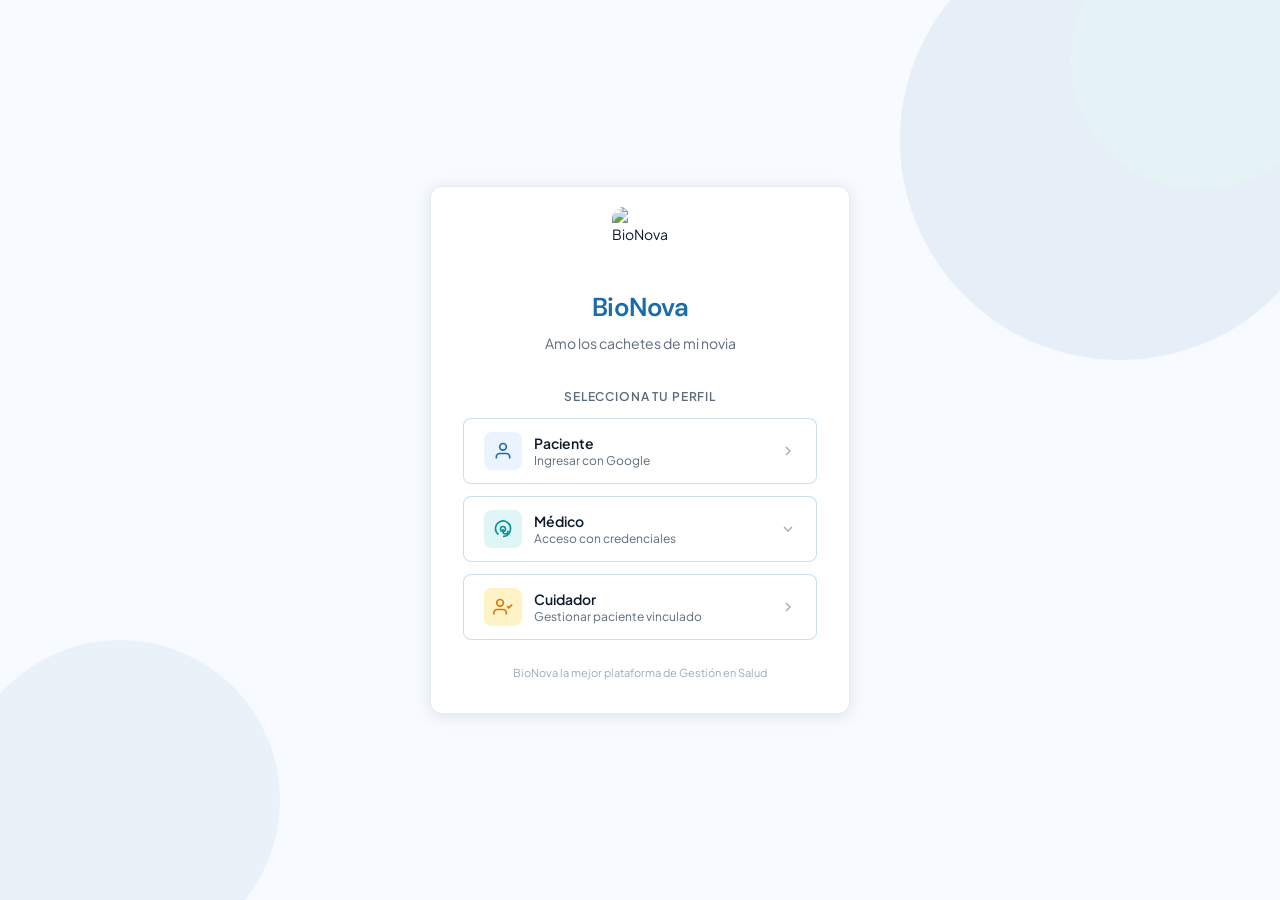
==== index.html @ 07ebaae1 "feat(bionova): release v2.0 - UI documentation and mock data finalized" ====
<!DOCTYPE html>
<html lang="es">

<head>
  <meta charset="UTF-8" />
  <meta name="viewport" content="width=device-width, initial-scale=1.0" />
  <title>Amo los cachetes de mi novia</title>
  <meta name="description"
    content="BioNova: plataforma de gestión de salud personal para pacientes, médicos y cuidadores. Controla medicamentos, citas y adherencia." />
  <meta name="theme-color" content="#1B6CA8" />

  <!-- CSS -->
  <link rel="stylesheet" href="css/main.css" />
  <link rel="stylesheet" href="css/components.css" />
  <link rel="stylesheet" href="css/pages.css" />

  <!-- Chart.js -->
  <script src="https://cdn.jsdelivr.net/npm/chart.js@4.4.0/dist/chart.umd.min.js"></script>
</head>

<body>

  <!-- ═══════════════════════════════════════════════════════════
     SCREEN 1 — LOGIN
═══════════════════════════════════════════════════════════ -->
  <section id="screen-login" class="screen" role="main" aria-label="Ingreso a BioNova">

    <!-- Decorative SVG blob top-right -->
    <svg class="login-deco" width="440" height="440" viewBox="0 0 440 440" fill="none" aria-hidden="true">
      <circle cx="220" cy="220" r="220" fill="#1B6CA8" />
      <circle cx="300" cy="140" r="130" fill="#0A9396" />
    </svg>
    <svg class="login-deco-2" width="320" height="320" viewBox="0 0 320 320" fill="none" aria-hidden="true">
      <circle cx="160" cy="160" r="160" fill="#1B6CA8" />
    </svg>

    <div class="login-card" id="login-content" role="region" aria-label="Formulario de acceso">

      <!-- Logo -->
      <div class="login-logo-wrap">
        <div class="login-logo-icon" aria-hidden="true" style="background:transparent;">
          <img src="https://i.ibb.co/T5w6Qdq/Bionova.jpg" alt="BioNova" width="80" height="80"
            style="border-radius: 12px; object-fit: cover;" />
        </div>
        <div class="login-brand">BioNova</div>
        <div class="login-tagline">Amo los cachetes de mi novia</div>
      </div>

      <!-- Role buttons -->
      <div class="login-section-title">Selecciona tu perfil</div>
      <div class="login-role-buttons">

        <!-- Paciente -->
        <button class="login-role-btn" id="btn-login-patient" aria-label="Ingresar como paciente con Google">
          <div class="login-role-icon icon-patient" aria-hidden="true">
            <svg width="20" height="20" viewBox="0 0 24 24" fill="none" stroke="currentColor" stroke-width="2">
              <path d="M20 21v-2a4 4 0 0 0-4-4H8a4 4 0 0 0-4 4v2" />
              <circle cx="12" cy="7" r="4" />
            </svg>
          </div>
          <div class="login-role-text-group">
            <div class="login-role-label">Paciente</div>
            <div class="login-role-desc">Ingresar con Google</div>
          </div>
          <svg width="16" height="16" viewBox="0 0 24 24" fill="none" stroke="currentColor" stroke-width="2"
            style="color:var(--color-text-disabled)">
            <path d="M9 18l6-6-6-6" />
          </svg>
        </button>

        <!-- Médico -->
        <button class="login-role-btn" id="btn-login-doctor" aria-label="Ingresar como médico" aria-expanded="false">
          <div class="login-role-icon icon-doctor" aria-hidden="true">
            <svg width="20" height="20" viewBox="0 0 24 24" fill="none" stroke="currentColor" stroke-width="2">
              <circle cx="12" cy="12" r="3" />
              <path d="M6.6 18.6A9 9 0 1 1 21 12h0a9 9 0 0 1-9 9" />
              <path d="M12 12v3a3 3 0 0 0 6 0v-1" />
            </svg>
          </div>
          <div class="login-role-text-group">
            <div class="login-role-label">Médico</div>
            <div class="login-role-desc">Acceso con credenciales</div>
          </div>
          <svg width="16" height="16" viewBox="0 0 24 24" fill="none" stroke="currentColor" stroke-width="2"
            style="color:var(--color-text-disabled)">
            <polyline points="6 9 12 15 18 9" />
          </svg>
        </button>

        <!-- Doctor inline form -->
        <div class="doctor-login-form" id="doctor-login-form" role="form" aria-label="Formulario de acceso médico">
          <div class="form-group">
            <label class="form-label" for="doctor-email">Correo electrónico</label>
            <input type="email" id="doctor-email" class="form-control" placeholder="medico@bionova.co"
              autocomplete="email" />
          </div>
          <div class="form-group">
            <label class="form-label" for="doctor-password">Contraseña</label>
            <input type="password" id="doctor-password" class="form-control" placeholder="••••••••"
              autocomplete="current-password" />
          </div>
          <div class="form-error" id="doctor-login-error" role="alert"></div>
          <button class="btn btn-primary btn-full mt-sm" id="doctor-login-submit" style="margin-top:12px">
            Ingresar como médico
          </button>
          <div style="margin-top:10px;font-size:12px;color:var(--color-text-disabled);text-align:center">
            Demo: medico@bionova.co · dra.ospina@bionova.co / doctor123
          </div>
        </div>

        <!-- Cuidador -->
        <button class="login-role-btn" id="btn-login-caregiver" aria-label="Ingresar como cuidador con Google">
          <div class="login-role-icon icon-caregiver" aria-hidden="true">
            <svg width="20" height="20" viewBox="0 0 24 24" fill="none" stroke="currentColor" stroke-width="2">
              <path d="M16 21v-2a4 4 0 0 0-4-4H5a4 4 0 0 0-4 4v2" />
              <circle cx="8.5" cy="7" r="4" />
              <polyline points="17 11 19 13 23 9" />
            </svg>
          </div>
          <div class="login-role-text-group">
            <div class="login-role-label">Cuidador</div>
            <div class="login-role-desc">Gestionar paciente vinculado</div>
          </div>
          <svg width="16" height="16" viewBox="0 0 24 24" fill="none" stroke="currentColor" stroke-width="2"
            style="color:var(--color-text-disabled)">
            <path d="M9 18l6-6-6-6" />
          </svg>
        </button>

      </div>

      <!-- Footer -->
      <div style="margin-top:24px;text-align:center;font-size:11px;color:var(--color-text-disabled)">
        BioNova la mejor plataforma de Gestión en Salud
      </div>
    </div>
  </section>


  <!-- ═══════════════════════════════════════════════════════════
     APP SHELL (todas las pantallas autenticadas)
═══════════════════════════════════════════════════════════ -->

  <!-- ─── DASHBOARD PACIENTE ──────────────────────────────────── -->
  <section id="screen-dashboard" class="screen" role="main" aria-label="Dashboard del paciente">
    <div class="app-shell">
      <!-- Sidebar -->
      <aside class="sidebar" id="main-sidebar" role="navigation" aria-label="Navegación principal">
        <div class="sidebar-logo">
          <div style="display:flex; align-items:center; gap: 10px;">
            <img src="https://i.ibb.co/T5w6Qdq/Bionova.jpg" alt="BioNova" width="36" height="36"
              style="border-radius: 8px; object-fit: cover;" />
            <div>
              <div class="brand-name">BioNova</div>
              <div class="brand-tagline">Amo los cachetes de mi novia</div>
            </div>
          </div>
        </div>
        <nav class="sidebar-nav">
          <span class="nav-section-label">Principal</span>
          <div class="nav-item active" data-route="#dashboard" data-roles="paciente,cuidador" tabindex="0" role="link"
            aria-current="page">
            <svg width="18" height="18" viewBox="0 0 24 24" fill="none" stroke="currentColor" stroke-width="2">
              <rect x="3" y="3" width="7" height="7" />
              <rect x="14" y="3" width="7" height="7" />
              <rect x="14" y="14" width="7" height="7" />
              <rect x="3" y="14" width="7" height="7" />
            </svg>
            Dashboard
          </div>
          <div class="nav-item" data-route="#medications" data-roles="paciente,cuidador" tabindex="0" role="link">
            <svg width="18" height="18" viewBox="0 0 24 24" fill="none" stroke="currentColor" stroke-width="2">
              <path d="M10.5 20.5L3.5 13.5a5 5 0 0 1 7.07-7.07L10.5 6.36" />
              <path d="M13.5 3.5L20.5 10.5a5 5 0 0 1-7.07 7.07L13.5 17.64" />
              <line x1="8" y1="16" x2="16" y2="8" />
            </svg>
            Medicamentos
          </div>
          <div class="nav-item" data-route="#appointments" data-roles="paciente,cuidador" tabindex="0" role="link">
            <svg width="18" height="18" viewBox="0 0 24 24" fill="none" stroke="currentColor" stroke-width="2">
              <rect x="3" y="4" width="18" height="18" rx="2" ry="2" />
              <line x1="16" y1="2" x2="16" y2="6" />
              <line x1="8" y1="2" x2="8" y2="6" />
              <line x1="3" y1="10" x2="21" y2="10" />
            </svg>
            Citas médicas
          </div>
          <div class="nav-item" data-route="#stats" data-roles="paciente,cuidador" tabindex="0" role="link">
            <svg width="18" height="18" viewBox="0 0 24 24" fill="none" stroke="currentColor" stroke-width="2">
              <line x1="18" y1="20" x2="18" y2="10" />
              <line x1="12" y1="20" x2="12" y2="4" />
              <line x1="6" y1="20" x2="6" y2="14" />
            </svg>
            Estadísticas
          </div>
          <div class="nav-item" data-route="#notifications" data-roles="paciente,cuidador" tabindex="0" role="link">
            <svg width="18" height="18" viewBox="0 0 24 24" fill="none" stroke="currentColor" stroke-width="2">
              <path d="M18 8A6 6 0 0 0 6 8c0 7-3 9-3 9h18s-3-2-3-9" />
              <path d="M13.73 21a2 2 0 0 1-3.46 0" />
            </svg>
            Notificaciones
            <span class="nav-badge" id="notif-badge" style="display:none">0</span>
          </div>

          <span class="nav-section-label" data-roles="medico" style="display:none">Médico</span>
          <div class="nav-item" data-route="#doctor-patients" data-roles="medico" tabindex="0" role="link"
            style="display:none">
            <svg width="18" height="18" viewBox="0 0 24 24" fill="none" stroke="currentColor" stroke-width="2">
              <path d="M17 21v-2a4 4 0 0 0-4-4H5a4 4 0 0 0-4 4v2" />
              <circle cx="9" cy="7" r="4" />
              <path d="M23 21v-2a4 4 0 0 0-3-3.87" />
              <path d="M16 3.13a4 4 0 0 1 0 7.75" />
            </svg>
            Mis pacientes
          </div>
          <div class="nav-item" data-route="#doctor-global" data-roles="medico" tabindex="0" role="link"
            style="display:none">
            <svg width="18" height="18" viewBox="0 0 24 24" fill="none" stroke="currentColor" stroke-width="2">
              <polyline points="22 12 18 12 15 21 9 3 6 12 2 12" />
            </svg>
            Dashboard global
          </div>
        </nav>
        <div class="sidebar-user">
          <div class="user-avatar-small" id="sidebar-avatar">--</div>
          <div class="sidebar-user-info">
            <div class="sidebar-user-name" id="sidebar-user-name">—</div>
            <div class="sidebar-user-role" id="sidebar-user-role">—</div>
          </div>
          <button class="btn-logout" id="btn-logout" title="Cerrar sesión" aria-label="Cerrar sesión">
            <svg width="16" height="16" viewBox="0 0 24 24" fill="none" stroke="currentColor" stroke-width="2">
              <path d="M9 21H5a2 2 0 0 1-2-2V5a2 2 0 0 1 2-2h4" />
              <polyline points="16 17 21 12 16 7" />
              <line x1="21" y1="12" x2="9" y2="12" />
            </svg>
          </button>
        </div>
      </aside>

      <!-- Main -->
      <div class="main-content">
        <header class="page-topbar">
          <button class="mobile-menu-btn" id="mobile-menu-btn" aria-label="Abrir menú">
            <svg width="20" height="20" viewBox="0 0 24 24" fill="none" stroke="currentColor" stroke-width="2">
              <line x1="3" y1="12" x2="21" y2="12" />
              <line x1="3" y1="6" x2="21" y2="6" />
              <line x1="3" y1="18" x2="21" y2="18" />
            </svg>
          </button>
          <h1 class="topbar-title">Dashboard</h1>
          <span class="topbar-date" id="topbar-date-dash"></span>
        </header>
        <main class="page-content" id="dash-page-content">
          <div id="caregiver-banner" class="caregiver-banner" style="display:none"></div>

          <!-- Hero welcome -->
          <div class="dashboard-hero" id="dash-welcome"></div>

          <!-- Today's medications -->
          <div class="section-header mt-lg">
            <h2 class="section-title">Hoy</h2>
            <span class="text-label">Medicamentos del día</span>
          </div>
          <div id="dash-meds-today"></div>

          <!-- Next appointment -->
          <div class="section-header mt-lg">
            <h2 class="section-title">Próxima cita</h2>
          </div>
          <div id="dash-next-appt"></div>

          <!-- Weekly adherence chart -->
          <div class="mt-lg" style="display:grid;grid-template-columns:1fr 340px;gap:16px;align-items:start">
            <div class="card">
              <div class="card-header">
                <div>
                  <div class="card-title">Adherencia esta semana</div>
                  <div class="card-subtitle">Medicamentos esperados vs tomados</div>
                </div>
              </div>
              <div class="chart-container">
                <canvas id="chart-week-adherence"></canvas>
              </div>
            </div>

            <!-- Tip of the day -->
            <div>
              <h2 class="section-title mb-sm">Consejo del día</h2>
              <div id="dash-tip"></div>
            </div>
          </div>

        </main>
      </div>
    </div>
  </section>


  <!-- ─── MEDICATIONS ─────────────────────────────────────────── -->
  <section id="screen-medications" class="screen" role="main" aria-label="Medicamentos">
    <div class="app-shell">
      <aside class="sidebar" role="navigation" aria-label="Navegación principal"><!-- shared nav rendered by JS -->
      </aside>
      <div class="main-content">
        <header class="page-topbar">
          <button class="mobile-menu-btn" aria-label="Abrir menú"
            onclick="document.getElementById('main-sidebar').classList.toggle('mobile-open')">
            <svg width="20" height="20" viewBox="0 0 24 24" fill="none" stroke="currentColor" stroke-width="2">
              <line x1="3" y1="12" x2="21" y2="12" />
              <line x1="3" y1="6" x2="21" y2="6" />
              <line x1="3" y1="18" x2="21" y2="18" />
            </svg>
          </button>
          <h1 class="topbar-title">Medicamentos</h1>
          <button class="btn btn-primary btn-sm" id="btn-add-med">
            <svg width="14" height="14" viewBox="0 0 24 24" fill="none" stroke="currentColor" stroke-width="2">
              <line x1="12" y1="5" x2="12" y2="19" />
              <line x1="5" y1="12" x2="19" y2="12" />
            </svg>
            Agregar medicamento
          </button>
        </header>
        <main class="page-content">
          <div id="meds-caregiver-banner" class="caregiver-banner" style="display:none"></div>

          <!-- Filters -->
          <div class="section-header">
            <h2 class="section-title">Mis medicamentos</h2>
            <div class="filter-bar" id="meds-filters">
              <button class="filter-chip active" data-filter="todos">Todos</button>
              <button class="filter-chip" data-filter="tomados">Tomados hoy</button>
              <button class="filter-chip" data-filter="pendientes">Pendientes</button>
            </div>
          </div>

          <!-- Table -->
          <div class="table-wrapper">
            <table>
              <thead>
                <tr>
                  <th>Medicamento</th>
                  <th>Dosis</th>
                  <th>Frecuencia</th>
                  <th>Horario</th>
                  <th>Estado hoy</th>
                  <th>Acciones</th>
                </tr>
              </thead>
              <tbody id="meds-tbody"></tbody>
            </table>
          </div>

          <!-- History collapsible -->
          <div class="history-collapsible mt-lg">
            <div class="collapsible-header" id="history-header" aria-expanded="false">
              <h2 class="h3" style="margin:0;padding:16px 20px">Historial de los últimos 7 días</h2>
              <div style="padding-right:20px">
                <svg width="18" height="18" viewBox="0 0 24 24" fill="none" stroke="currentColor" stroke-width="2">
                  <polyline points="6 9 12 15 18 9" />
                </svg>
              </div>
            </div>
            <div class="collapsible-body" id="history-body">
              <div class="history-grid" id="meds-history-body" style="padding:0 0 8px 0"></div>
            </div>
          </div>
        </main>
      </div>
    </div>
  </section>


  <!-- ─── APPOINTMENTS ────────────────────────────────────────── -->
  <section id="screen-appointments" class="screen" role="main" aria-label="Citas médicas">
    <div class="app-shell">
      <aside class="sidebar" role="navigation"></aside>
      <div class="main-content">
        <header class="page-topbar">
          <button class="mobile-menu-btn" aria-label="Abrir menú"
            onclick="document.getElementById('main-sidebar').classList.toggle('mobile-open')">
            <svg width="20" height="20" viewBox="0 0 24 24" fill="none" stroke="currentColor" stroke-width="2">
              <line x1="3" y1="12" x2="21" y2="12" />
              <line x1="3" y1="6" x2="21" y2="6" />
              <line x1="3" y1="18" x2="21" y2="18" />
            </svg>
          </button>
          <h1 class="topbar-title">Citas médicas</h1>
        </header>
        <main class="page-content">
          <div id="appts-caregiver-banner" class="caregiver-banner" style="display:none"></div>
          <div class="section-header mb-md">
            <h2 class="section-title">Mis citas</h2>
            <span class="text-label">Las citas son gestionadas por tu médico</span>
          </div>
          <div id="appts-list"></div>
        </main>
      </div>
    </div>
  </section>


  <!-- ─── STATS ───────────────────────────────────────────────── -->
  <section id="screen-stats" class="screen" role="main" aria-label="Estadísticas">
    <div class="app-shell">
      <aside class="sidebar" role="navigation"></aside>
      <div class="main-content">
        <header class="page-topbar">
          <button class="mobile-menu-btn" aria-label="Abrir menú"
            onclick="document.getElementById('main-sidebar').classList.toggle('mobile-open')">
            <svg width="20" height="20" viewBox="0 0 24 24" fill="none" stroke="currentColor" stroke-width="2">
              <line x1="3" y1="12" x2="21" y2="12" />
              <line x1="3" y1="6" x2="21" y2="6" />
              <line x1="3" y1="18" x2="21" y2="18" />
            </svg>
          </button>
          <h1 class="topbar-title">Estadísticas</h1>
        </header>
        <main class="page-content">
          <h2 class="section-title mb-md">Tu resumen de salud</h2>

          <!-- KPI cards -->
          <div class="grid-4 mb-lg">
            <div class="kpi-card">
              <div class="kpi-card-icon kpi-icon-primary">
                <svg width="20" height="20" viewBox="0 0 24 24" fill="none" stroke="currentColor" stroke-width="2">
                  <path d="M10.5 20.5L3.5 13.5a5 5 0 0 1 7.07-7.07L10.5 6.36" />
                  <path d="M13.5 3.5L20.5 10.5a5 5 0 0 1-7.07 7.07L13.5 17.64" />
                  <line x1="8" y1="16" x2="16" y2="8" />
                </svg>
              </div>
              <div class="kpi-card-label">Medicamentos activos</div>
              <div class="kpi-card-value" id="stat-meds-activos">—</div>
              <div class="kpi-card-sub">En seguimiento actual</div>
            </div>
            <div class="kpi-card">
              <div class="kpi-card-icon kpi-icon-accent">
                <svg width="20" height="20" viewBox="0 0 24 24" fill="none" stroke="currentColor" stroke-width="2">
                  <polyline points="22 12 18 12 15 21 9 3 6 12 2 12" />
                </svg>
              </div>
              <div class="kpi-card-label">Adherencia este mes</div>
              <div class="kpi-card-value" id="stat-adherencia-mes">—</div>
              <div class="kpi-card-sub">Últimos 30 días</div>
            </div>
            <div class="kpi-card">
              <div class="kpi-card-icon kpi-icon-warning">
                <svg width="20" height="20" viewBox="0 0 24 24" fill="none" stroke="currentColor" stroke-width="2">
                  <rect x="3" y="4" width="18" height="18" rx="2" ry="2" />
                  <line x1="16" y1="2" x2="16" y2="6" />
                  <line x1="8" y1="2" x2="8" y2="6" />
                  <line x1="3" y1="10" x2="21" y2="10" />
                </svg>
              </div>
              <div class="kpi-card-label">Citas asistidas</div>
              <div class="kpi-card-value" id="stat-citas-asistidas">—</div>
              <div class="kpi-card-sub">Total histórico</div>
            </div>
            <div class="kpi-card">
              <div class="kpi-card-icon kpi-icon-primary">
                <svg width="20" height="20" viewBox="0 0 24 24" fill="none" stroke="currentColor" stroke-width="2">
                  <path
                    d="M20.84 4.61a5.5 5.5 0 0 0-7.78 0L12 5.67l-1.06-1.06a5.5 5.5 0 0 0-7.78 7.78l1.06 1.06L12 21.23l7.78-7.78 1.06-1.06a5.5 5.5 0 0 0 0-7.78z" />
                </svg>
              </div>
              <div class="kpi-card-label">Racha actual</div>
              <div class="kpi-card-value" id="stat-racha">—</div>
              <div class="kpi-card-sub">Días consecutivos completos</div>
            </div>
          </div>

          <!-- Charts row -->
          <div class="grid-2 mb-lg">
            <div class="chart-card">
              <div class="card-header">
                <div>
                  <div class="card-title">Dosis semanales</div>
                  <div class="card-subtitle">Esperadas vs tomadas esta semana</div>
                </div>
              </div>
              <div class="chart-container">
                <canvas id="chart-stats-bar"></canvas>
              </div>
            </div>
            <div class="chart-card">
              <div class="card-header">
                <div>
                  <div class="card-title">Adherencia mensual</div>
                  <div class="card-subtitle">Porcentaje semanal del último mes</div>
                </div>
              </div>
              <div class="chart-container">
                <canvas id="chart-stats-line"></canvas>
              </div>
            </div>
          </div>

          <!-- History table -->
          <div class="stats-table-section">
            <h2 class="section-title mb-sm">Histórico semanal</h2>
            <div class="table-wrapper">
              <table>
                <thead>
                  <tr>
                    <th>Semana</th>
                    <th>Período</th>
                    <th>Días completos</th>
                    <th>Adherencia</th>
                  </tr>
                </thead>
                <tbody id="stats-history-tbody"></tbody>
              </table>
            </div>
          </div>

          <!-- Extra stats: best streak, most missed, monthly comparative -->
          <div id="stats-extra"></div>
        </main>
      </div>
    </div>
  </section>


  <!-- ─── NOTIFICATIONS ───────────────────────────────────────── -->
  <section id="screen-notifications" class="screen" role="main" aria-label="Notificaciones">
    <div class="app-shell">
      <aside class="sidebar" role="navigation"></aside>
      <div class="main-content">
        <header class="page-topbar">
          <button class="mobile-menu-btn" aria-label="Abrir menú"
            onclick="document.getElementById('main-sidebar').classList.toggle('mobile-open')">
            <svg width="20" height="20" viewBox="0 0 24 24" fill="none" stroke="currentColor" stroke-width="2">
              <line x1="3" y1="12" x2="21" y2="12" />
              <line x1="3" y1="6" x2="21" y2="6" />
              <line x1="3" y1="18" x2="21" y2="18" />
            </svg>
          </button>
          <h1 class="topbar-title">Notificaciones</h1>
        </header>
        <main class="page-content">
          <div class="notif-page-header">
            <div>
              <h2 class="section-title">Centro de notificaciones</h2>
              <span class="text-secondary" id="notif-unread-count" style="font-size:13px"></span>
            </div>
            <button class="btn btn-ghost btn-sm" id="btn-mark-all-read">
              <svg width="14" height="14" viewBox="0 0 24 24" fill="none" stroke="currentColor" stroke-width="2">
                <polyline points="20 6 9 17 4 12" />
              </svg>
              Marcar todas como leídas
            </button>
          </div>
          <div class="notif-list" id="notif-list"></div>
        </main>
      </div>
    </div>
  </section>


  <!-- ═══════════════════════════════════════════════════════════
     DOCTOR SCREENS
═══════════════════════════════════════════════════════════ -->

  <!-- ─── DOCTOR PATIENTS ─────────────────────────────────────── -->
  <section id="screen-doctor-patients" class="screen" role="main" aria-label="Panel de pacientes">
    <div class="app-shell">
      <!-- Doctor sidebar -->
      <aside class="sidebar" role="navigation" aria-label="Navegación médica">
        <div class="sidebar-logo">
          <div style="display:flex; align-items:center; gap: 10px;">
            <img src="https://i.ibb.co/T5w6Qdq/Bionova.jpg" alt="BioNova" width="36" height="36"
              style="border-radius: 8px; object-fit: cover;" />
            <div>
              <div class="brand-name">BioNova</div>
              <div class="brand-tagline">Panel médico</div>
            </div>
          </div>
        </div>
        <nav class="sidebar-nav">
          <span class="nav-section-label">Médico / Dr.</span>
          <div class="nav-item active" data-route="#doctor-patients" tabindex="0" role="link" aria-current="page">
            <svg width="18" height="18" viewBox="0 0 24 24" fill="none" stroke="currentColor" stroke-width="2">
              <path d="M17 21v-2a4 4 0 0 0-4-4H5a4 4 0 0 0-4 4v2" />
              <circle cx="9" cy="7" r="4" />
              <path d="M23 21v-2a4 4 0 0 0-3-3.87" />
              <path d="M16 3.13a4 4 0 0 1 0 7.75" />
            </svg>
            Mis pacientes
          </div>
          <div class="nav-item" data-route="#doctor-global" tabindex="0" role="link">
            <svg width="18" height="18" viewBox="0 0 24 24" fill="none" stroke="currentColor" stroke-width="2">
              <polyline points="22 12 18 12 15 21 9 3 6 12 2 12" />
            </svg>
            Dashboard global
          </div>
        </nav>
        <div class="sidebar-user">
          <div class="user-avatar-small" id="sidebar-avatar">DR</div>
          <div class="sidebar-user-info">
            <div class="sidebar-user-name" id="sidebar-user-name">Dr. —</div>
            <div class="sidebar-user-role" id="sidebar-user-role">Médico</div>
          </div>
          <button class="btn-logout" id="btn-logout" title="Cerrar sesión" aria-label="Cerrar sesión">
            <svg width="16" height="16" viewBox="0 0 24 24" fill="none" stroke="currentColor" stroke-width="2">
              <path d="M9 21H5a2 2 0 0 1-2-2V5a2 2 0 0 1 2-2h4" />
              <polyline points="16 17 21 12 16 7" />
              <line x1="21" y1="12" x2="9" y2="12" />
            </svg>
          </button>
        </div>
      </aside>

      <div class="main-content">
        <header class="page-topbar">
          <h1 class="topbar-title">Panel Médico</h1>
          <span class="text-secondary" id="doctor-name-header" style="font-size:14px;font-weight:500"></span>
        </header>
        <main class="page-content">
          <div class="doctor-hero">
            <h2>Gestión de pacientes</h2>
            <p>Monitorea la adherencia, asigna medicamentos y programa citas.</p>
          </div>

          <div class="section-header mb-sm">
            <h2 class="section-title">Mis pacientes</h2>
          </div>

          <div class="patients-table-wrap">
            <table>
              <thead>
                <tr>
                  <th>Paciente</th>
                  <th>Edad</th>
                  <th>Condición</th>
                  <th>Adherencia</th>
                  <th>Última actividad</th>
                  <th></th>
                </tr>
              </thead>
              <tbody id="patients-tbody"></tbody>
            </table>
          </div>
        </main>
      </div>
    </div>

    <!-- Patient drawer -->
    <div class="drawer-overlay" id="drawer-overlay" role="presentation"></div>
    <aside class="drawer" id="patient-drawer" role="complementary" aria-label="Detalle del paciente">
      <div class="drawer-header">
        <div style="display:flex;align-items:center;gap:12px">
          <div class="patient-avatar" id="drawer-patient-initials">--</div>
          <div>
            <div style="font-weight:700;font-size:16px" id="drawer-patient-name">—</div>
            <div style="font-size:12px;color:var(--color-text-secondary)" id="drawer-patient-meta">—</div>
          </div>
        </div>
        <button class="modal-close" id="btn-close-drawer" aria-label="Cerrar panel">
          <svg width="18" height="18" viewBox="0 0 24 24" fill="none" stroke="currentColor" stroke-width="2">
            <line x1="18" y1="6" x2="6" y2="18" />
            <line x1="6" y1="6" x2="18" y2="18" />
          </svg>
        </button>
      </div>
      <div class="drawer-body">
        <!-- Adherence -->
        <div class="drawer-section">
          <div class="drawer-section-title">Adherencia al tratamiento</div>
          <div id="drawer-adherence"></div>
        </div>

        <!-- Medications -->
        <div class="drawer-section">
          <div class="drawer-section-title">Medicamentos asignados</div>
          <div id="drawer-meds"></div>
          <button class="btn btn-primary btn-sm mt-sm" id="btn-assign-med" style="margin-top:12px">
            <svg width="13" height="13" viewBox="0 0 24 24" fill="none" stroke="currentColor" stroke-width="2">
              <line x1="12" y1="5" x2="12" y2="19" />
              <line x1="5" y1="12" x2="19" y2="12" />
            </svg>
            Asignar medicamento
          </button>
        </div>

        <!-- Appointments -->
        <div class="drawer-section">
          <div class="drawer-section-title">Citas recientes</div>
          <div id="drawer-appts"></div>
          <button class="btn btn-secondary btn-sm mt-sm" id="btn-create-appt" style="margin-top:12px">
            <svg width="13" height="13" viewBox="0 0 24 24" fill="none" stroke="currentColor" stroke-width="2">
              <line x1="12" y1="5" x2="12" y2="19" />
              <line x1="5" y1="12" x2="19" y2="12" />
            </svg>
            Crear cita
          </button>
        </div>

        <!-- Timeline -->
        <div class="drawer-section">
          <div class="drawer-section-title">Actividad reciente</div>
          <div id="drawer-timeline"></div>
        </div>
      </div>
    </aside>
  </section>


  <!-- ─── DOCTOR GLOBAL DASHBOARD ─────────────────────────────── -->
  <section id="screen-doctor-global" class="screen" role="main" aria-label="Dashboard global">
    <div class="app-shell">
      <aside class="sidebar" role="navigation" aria-label="Navegación médica">
        <div class="sidebar-logo">
          <div style="display:flex; align-items:center; gap: 10px;">
            <img src="https://i.ibb.co/T5w6Qdq/Bionova.jpg" alt="BioNova" width="36" height="36"
              style="border-radius: 8px; object-fit: cover;" />
            <div>
              <div class="brand-name">BioNova</div>
              <div class="brand-tagline">Panel médico</div>
            </div>
          </div>
        </div>
        <nav class="sidebar-nav">
          <span class="nav-section-label">Médico</span>
          <div class="nav-item" data-route="#doctor-patients" tabindex="0" role="link">
            <svg width="18" height="18" viewBox="0 0 24 24" fill="none" stroke="currentColor" stroke-width="2">
              <path d="M17 21v-2a4 4 0 0 0-4-4H5a4 4 0 0 0-4 4v2" />
              <circle cx="9" cy="7" r="4" />
              <path d="M23 21v-2a4 4 0 0 0-3-3.87" />
              <path d="M16 3.13a4 4 0 0 1 0 7.75" />
            </svg>
            Mis pacientes
          </div>
          <div class="nav-item active" data-route="#doctor-global" tabindex="0" role="link" aria-current="page">
            <svg width="18" height="18" viewBox="0 0 24 24" fill="none" stroke="currentColor" stroke-width="2">
              <polyline points="22 12 18 12 15 21 9 3 6 12 2 12" />
            </svg>
            Dashboard global
          </div>
        </nav>
        <div class="sidebar-user">
          <div class="user-avatar-small">DR</div>
          <div class="sidebar-user-info">
            <div class="sidebar-user-name" style="font-size:13px">Dr. Carlos Herrera</div>
            <div class="sidebar-user-role" style="font-size:11px">Médico</div>
          </div>
          <button class="btn-logout" id="btn-logout-global" title="Cerrar sesión" aria-label="Cerrar sesión"
            onclick="BioNovaAuth.logout()">
            <svg width="16" height="16" viewBox="0 0 24 24" fill="none" stroke="currentColor" stroke-width="2">
              <path d="M9 21H5a2 2 0 0 1-2-2V5a2 2 0 0 1 2-2h4" />
              <polyline points="16 17 21 12 16 7" />
              <line x1="21" y1="12" x2="9" y2="12" />
            </svg>
          </button>
        </div>
      </aside>

      <div class="main-content">
        <header class="page-topbar">
          <h1 class="topbar-title">Dashboard global</h1>
        </header>
        <main class="page-content">

          <!-- KPIs -->
          <div class="global-kpi-grid">
            <div class="kpi-card">
              <div class="kpi-card-icon kpi-icon-primary">
                <svg width="20" height="20" viewBox="0 0 24 24" fill="none" stroke="currentColor" stroke-width="2">
                  <path d="M17 21v-2a4 4 0 0 0-4-4H5a4 4 0 0 0-4 4v2" />
                  <circle cx="9" cy="7" r="4" />
                  <path d="M23 21v-2a4 4 0 0 0-3-3.87" />
                  <path d="M16 3.13a4 4 0 0 1 0 7.75" />
                </svg>
              </div>
              <div class="kpi-card-label">Pacientes activos</div>
              <div class="kpi-card-value" id="global-pacientes">—</div>
            </div>
            <div class="kpi-card">
              <div class="kpi-card-icon kpi-icon-accent">
                <svg width="20" height="20" viewBox="0 0 24 24" fill="none" stroke="currentColor" stroke-width="2">
                  <polyline points="22 12 18 12 15 21 9 3 6 12 2 12" />
                </svg>
              </div>
              <div class="kpi-card-label">Adherencia global</div>
              <div class="kpi-card-value" id="global-adherencia">—</div>
            </div>
            <div class="kpi-card">
              <div class="kpi-card-icon kpi-icon-warning">
                <svg width="20" height="20" viewBox="0 0 24 24" fill="none" stroke="currentColor" stroke-width="2">
                  <rect x="3" y="4" width="18" height="18" rx="2" ry="2" />
                  <line x1="16" y1="2" x2="16" y2="6" />
                  <line x1="8" y1="2" x2="8" y2="6" />
                  <line x1="3" y1="10" x2="21" y2="10" />
                </svg>
              </div>
              <div class="kpi-card-label">Citas esta semana</div>
              <div class="kpi-card-value" id="global-citas-semana">—</div>
            </div>
            <div class="kpi-card">
              <div class="kpi-card-icon kpi-icon-danger">
                <svg width="20" height="20" viewBox="0 0 24 24" fill="none" stroke="currentColor" stroke-width="2">
                  <path d="M10.29 3.86L1.82 18a2 2 0 0 0 1.71 3h16.94a2 2 0 0 0 1.71-3L13.71 3.86a2 2 0 0 0-3.42 0z" />
                  <line x1="12" y1="9" x2="12" y2="13" />
                  <line x1="12" y1="17" x2="12.01" y2="17" />
                </svg>
              </div>
              <div class="kpi-card-label">Alertas activas</div>
              <div class="kpi-card-value" id="global-alertas">—</div>
              <div class="kpi-card-sub">Adherencia &lt; 60%</div>
            </div>
          </div>

          <!-- Highlights -->
          <div id="global-highlights" class="mb-lg"></div>

          <!-- Charts -->
          <div class="charts-grid mb-lg">
            <div class="chart-card">
              <div class="card-header">
                <div>
                  <div class="card-title">Adherencia por paciente</div>
                  <div class="card-subtitle">Últimos 30 días</div>
                </div>
              </div>
              <div class="chart-container" style="height:200px">
                <canvas id="chart-global-bar"></canvas>
              </div>
            </div>
            <div class="chart-card">
              <div class="card-header">
                <div>
                  <div class="card-title">Distribución de citas</div>
                  <div class="card-subtitle">Todas las citas registradas</div>
                </div>
              </div>
              <div class="chart-container" style="height:200px">
                <canvas id="chart-global-donut"></canvas>
              </div>
            </div>
            <div class="chart-card">
              <div class="card-header">
                <div>
                  <div class="card-title">Evolución adherencia global</div>
                  <div class="card-subtitle">Semana a semana — último mes</div>
                </div>
              </div>
              <div class="chart-container" style="height:200px">
                <canvas id="chart-global-trend"></canvas>
              </div>
            </div>
          </div>

          <!-- Timeline + Alerts -->
          <div class="grid-2">
            <div>
              <h2 class="section-title mb-sm">Actividad reciente</h2>
              <div class="card" style="padding:16px 20px">
                <div id="global-timeline"></div>
              </div>
            </div>
            <div>
              <h2 class="section-title mb-sm">Alertas de adherencia</h2>
              <div class="alerts-table-wrap">
                <table>
                  <thead>
                    <tr>
                      <th>Paciente</th>
                      <th>Condición</th>
                      <th>Adherencia</th>
                      <th></th>
                    </tr>
                  </thead>
                  <tbody id="alerts-tbody"></tbody>
                </table>
              </div>
            </div>
          </div>

          <!-- Citas esta semana -->
          <div class="mt-lg">
            <h2 class="section-title mb-sm">Citas esta semana</h2>
            <div id="global-week-appts"></div>
          </div>

        </main>
      </div>
    </div>
  </section>


  <!-- ═══════════════════════════════════════════════════════════
     MODALS
═══════════════════════════════════════════════════════════ -->

  <!-- Google Account Picker -->
  <div class="modal-overlay" id="modal-google" role="dialog" aria-modal="true"
    aria-label="Seleccionar cuenta de Google">
    <div class="modal modal-sm">
      <div class="modal-header">
        <div>
          <div class="modal-title">Seleccionar cuenta</div>
          <div class="modal-subtitle">Elige tu cuenta de Google para continuar</div>
        </div>
        <button class="modal-close" onclick="BioNovaModal.close(document.getElementById('modal-google'))"
          aria-label="Cerrar">
          <svg width="18" height="18" viewBox="0 0 24 24" fill="none" stroke="currentColor" stroke-width="2">
            <line x1="18" y1="6" x2="6" y2="18" />
            <line x1="6" y1="6" x2="18" y2="18" />
          </svg>
        </button>
      </div>
      <div class="modal-body" style="padding:0">
        <!-- Main account list view -->
        <div id="google-main-view" style="padding:0 20px 20px">
          <div class="google-account-list" id="google-account-list"></div>
        </div>
        <!-- New account form view (hidden by default) -->
        <div id="google-new-account-form" style="display:none;padding:0 20px 20px">
          <button type="button" onclick="_bionovaAuth.hideNewAccountForm()"
            style="display:inline-flex;align-items:center;gap:6px;background:none;border:none;cursor:pointer;color:var(--color-primary);font-size:13px;font-weight:600;padding:4px 0 16px;font-family:inherit">
            <svg width="14" height="14" viewBox="0 0 24 24" fill="none" stroke="currentColor" stroke-width="2">
              <path d="M19 12H5" />
              <path d="M12 19l-7-7 7-7" />
            </svg>
            Volver a cuentas
          </button>
          <div style="font-weight:700;font-size:16px;margin-bottom:16px">Crear nueva cuenta</div>
          <div class="form-group">
            <label class="form-label" for="new-acc-nombre">Nombre completo</label>
            <input type="text" id="new-acc-nombre" class="form-control" placeholder="Tu nombre completo"
              autocomplete="name" />
          </div>
          <div class="form-group">
            <label class="form-label" for="new-acc-email">Correo electrónico</label>
            <input type="email" id="new-acc-email" class="form-control" placeholder="tu@correo.com"
              autocomplete="email" />
          </div>
          <div class="form-group">
            <label class="form-label" for="new-acc-pass">Contraseña</label>
            <input type="password" id="new-acc-pass" class="form-control" placeholder="Mínimo 6 caracteres"
              autocomplete="new-password" />
          </div>
          <div class="form-group">
            <label class="form-label" for="new-acc-passconfirm">Confirmar contraseña</label>
            <input type="password" id="new-acc-passconfirm" class="form-control" placeholder="Repite la contraseña"
              autocomplete="new-password" />
          </div>
          <div class="form-error" id="new-acc-error" role="alert"></div>
          <button class="btn btn-primary" style="width:100%;margin-top:12px" onclick="_bionovaAuth.submitNewAccount()">
            Crear cuenta e ingresar
          </button>
        </div>
      </div>
    </div>
  </div>

  <!-- Add/Edit Medication (patient) -->
  <div class="modal-overlay" id="modal-med-overlay" role="dialog" aria-modal="true"
    aria-label="Formulario de medicamento">
    <div class="modal" id="modal-med">
      <div class="modal-header">
        <div>
          <div class="modal-title" id="modal-med-title">Agregar medicamento</div>
          <div class="modal-subtitle">Completa la información del medicamento</div>
        </div>
        <button class="modal-close" aria-label="Cerrar">
          <svg width="18" height="18" viewBox="0 0 24 24" fill="none" stroke="currentColor" stroke-width="2">
            <line x1="18" y1="6" x2="6" y2="18" />
            <line x1="6" y1="6" x2="18" y2="18" />
          </svg>
        </button>
      </div>
      <div class="modal-body">
        <div class="form-group">
          <label class="form-label" for="med-form-nombre">Nombre del medicamento</label>
          <input type="text" id="med-form-nombre" class="form-control" placeholder="Ej: Metformina" />
        </div>
        <div class="form-grid-2">
          <div class="form-group">
            <label class="form-label" for="med-form-dosis">Dosis</label>
            <input type="text" id="med-form-dosis" class="form-control" placeholder="Ej: 500 mg" />
          </div>
          <div class="form-group">
            <label class="form-label" for="med-form-frecuencia">Frecuencia</label>
            <select id="med-form-frecuencia" class="form-control">
              <option value="cada_8h">Cada 8 horas</option>
              <option value="cada_12h">Cada 12 horas</option>
              <option value="cada_24h" selected>Una vez al día</option>
              <option value="a_demanda">A demanda</option>
            </select>
          </div>
        </div>
        <div class="form-group">
          <label class="form-label" for="med-form-horario">Horarios (separados por coma)</label>
          <input type="text" id="med-form-horario" class="form-control" placeholder="Ej: 07:00, 19:00" />
        </div>
        <div class="form-group">
          <label class="form-label" for="med-form-notas">Notas o indicaciones</label>
          <textarea id="med-form-notas" class="form-control" placeholder="Instrucciones adicionales..."></textarea>
        </div>
        <div class="form-error" id="med-form-error" role="alert"></div>
      </div>
      <div class="modal-footer">
        <button class="btn btn-ghost"
          onclick="BioNovaModal.close(document.getElementById('modal-med-overlay'))">Cancelar</button>
        <button class="btn btn-primary" id="btn-save-med">Guardar medicamento</button>
      </div>
    </div>
  </div>

  <!-- Delete confirmation -->
  <div class="modal-overlay" id="modal-delete-overlay" role="dialog" aria-modal="true"
    aria-label="Confirmar eliminación">
    <div class="modal modal-sm" id="modal-delete">
      <div class="modal-header">
        <div class="modal-title">Eliminar medicamento</div>
        <button class="modal-close" aria-label="Cerrar">
          <svg width="18" height="18" viewBox="0 0 24 24" fill="none" stroke="currentColor" stroke-width="2">
            <line x1="18" y1="6" x2="6" y2="18" />
            <line x1="6" y1="6" x2="18" y2="18" />
          </svg>
        </button>
      </div>
      <div class="modal-body">
        <div class="alert-banner alert-banner-danger mb-md">
          <svg width="18" height="18" viewBox="0 0 24 24" fill="none" stroke="currentColor" stroke-width="2">
            <path d="M10.29 3.86L1.82 18a2 2 0 0 0 1.71 3h16.94a2 2 0 0 0 1.71-3L13.71 3.86a2 2 0 0 0-3.42 0z" />
            <line x1="12" y1="9" x2="12" y2="13" />
            <line x1="12" y1="17" x2="12.01" y2="17" />
          </svg>
          Esta acción no se puede deshacer
        </div>
        <p style="font-size:14px;color:var(--color-text-primary)">
          ¿Estás seguro de que deseas eliminar <strong id="delete-med-name"></strong> de tu lista de medicamentos?
        </p>
      </div>
      <div class="modal-footer">
        <button class="btn btn-ghost" id="btn-delete-cancel">Cancelar</button>
        <button class="btn btn-danger" id="btn-delete-confirm">Sí, eliminar</button>
      </div>
    </div>
  </div>

  <!-- Doctor: Assign medication modal -->
  <div class="modal-overlay" id="modal-doc-med-overlay" role="dialog" aria-modal="true"
    aria-label="Asignar medicamento">
    <div class="modal" id="modal-doc-med">
      <div class="modal-header">
        <div>
          <div class="modal-title">Asignar medicamento</div>
          <div class="modal-subtitle">Asignar nuevo medicamento al paciente</div>
        </div>
        <button class="modal-close" aria-label="Cerrar">
          <svg width="18" height="18" viewBox="0 0 24 24" fill="none" stroke="currentColor" stroke-width="2">
            <line x1="18" y1="6" x2="6" y2="18" />
            <line x1="6" y1="6" x2="18" y2="18" />
          </svg>
        </button>
      </div>
      <div class="modal-body">
        <div class="form-group">
          <label class="form-label" for="doc-med-nombre">Nombre del medicamento</label>
          <input type="text" id="doc-med-nombre" class="form-control" placeholder="Ej: Amlodipino" />
        </div>
        <div class="form-grid-2">
          <div class="form-group">
            <label class="form-label" for="doc-med-dosis">Dosis</label>
            <input type="text" id="doc-med-dosis" class="form-control" placeholder="Ej: 10 mg" />
          </div>
          <div class="form-group">
            <label class="form-label" for="doc-med-frecuencia">Frecuencia</label>
            <select id="doc-med-frecuencia" class="form-control">
              <option value="cada_8h">Cada 8 horas</option>
              <option value="cada_12h">Cada 12 horas</option>
              <option value="cada_24h" selected>Una vez al día</option>
              <option value="a_demanda">A demanda</option>
            </select>
          </div>
        </div>
        <div class="form-group">
          <label class="form-label" for="doc-med-horario">Horarios recomendados</label>
          <input type="text" id="doc-med-horario" class="form-control" placeholder="Ej: 08:00, 20:00" />
        </div>
        <div class="form-group">
          <label class="form-label" for="doc-med-notas">Indicaciones clínicas</label>
          <textarea id="doc-med-notas" class="form-control" placeholder="Instrucciones para el paciente..."></textarea>
        </div>
        <div class="form-error" id="doc-med-error" role="alert"></div>
      </div>
      <div class="modal-footer">
        <button class="btn btn-ghost"
          onclick="BioNovaModal.close(document.getElementById('modal-doc-med-overlay'))">Cancelar</button>
        <button class="btn btn-primary" id="btn-save-doc-med">Asignar medicamento</button>
      </div>
    </div>
  </div>

  <!-- Doctor: Create appointment modal -->
  <div class="modal-overlay" id="modal-doc-appt-overlay" role="dialog" aria-modal="true" aria-label="Crear cita médica">
    <div class="modal" id="modal-doc-appt">
      <div class="modal-header">
        <div>
          <div class="modal-title">Crear cita médica</div>
          <div class="modal-subtitle">Programar nueva cita para el paciente</div>
        </div>
        <button class="modal-close" aria-label="Cerrar">
          <svg width="18" height="18" viewBox="0 0 24 24" fill="none" stroke="currentColor" stroke-width="2">
            <line x1="18" y1="6" x2="6" y2="18" />
            <line x1="6" y1="6" x2="18" y2="18" />
          </svg>
        </button>
      </div>
      <div class="modal-body">
        <div class="form-grid-2">
          <div class="form-group">
            <label class="form-label" for="doc-appt-fecha">Fecha</label>
            <input type="date" id="doc-appt-fecha" class="form-control" />
          </div>
          <div class="form-group">
            <label class="form-label" for="doc-appt-hora">Hora</label>
            <input type="time" id="doc-appt-hora" class="form-control" />
          </div>
        </div>
        <div class="form-group">
          <label class="form-label" for="doc-appt-tipo">Modalidad</label>
          <select id="doc-appt-tipo" class="form-control">
            <option value="virtual">Virtual</option>
            <option value="presencial">Presencial</option>
          </select>
        </div>
        <!-- Virtual: Meet link -->
        <div class="form-group" id="doc-appt-link-row">
          <label class="form-label" for="doc-appt-link">Enlace de Meet</label>
          <input type="url" id="doc-appt-link" class="form-control"
            placeholder="https://meet.google.com/kpw-tvfq-tqd" />
        </div>
        <!-- Presencial: Centro + Dirección -->
        <div id="doc-appt-pres-row" style="display:none">
          <div class="form-group">
            <label class="form-label" for="doc-appt-centro">Centro médico</label>
            <input type="text" id="doc-appt-centro" class="form-control" placeholder="Ej: Clínica Imbanaco" />
          </div>
          <div class="form-group">
            <label class="form-label" for="doc-appt-direccion">Dirección</label>
            <input type="text" id="doc-appt-direccion" class="form-control"
              placeholder="Ej: Cra. 38 Bis #5B2-04, Cali" />
          </div>
        </div>
        <div class="form-group">
          <label class="form-label" for="doc-appt-notas">Notas de la cita</label>
          <textarea id="doc-appt-notas" class="form-control"
            placeholder="Motivo de consulta, indicaciones previas..."></textarea>
        </div>
        <div class="form-error" id="doc-appt-error" role="alert"></div>
      </div>
      <div class="modal-footer">
        <button class="btn btn-ghost"
          onclick="BioNovaModal.close(document.getElementById('modal-doc-appt-overlay'))">Cancelar</button>
        <button class="btn btn-primary" id="btn-save-doc-appt">Crear cita</button>
      </div>
    </div>
  </div>

  <!-- Logout confirmation modal -->
  <div class="modal-overlay" id="modal-logout-overlay" role="dialog" aria-modal="true"
    aria-label="Confirmar cierre de sesión">
    <div class="modal modal-sm">
      <div class="modal-header">
        <div class="modal-title">Cerrar sesión</div>
        <button class="modal-close" id="btn-logout-modal-close"
          onclick="BioNovaModal.close(document.getElementById('modal-logout-overlay'))" aria-label="Cerrar">
          <svg width="18" height="18" viewBox="0 0 24 24" fill="none" stroke="currentColor" stroke-width="2">
            <line x1="18" y1="6" x2="6" y2="18" />
            <line x1="6" y1="6" x2="18" y2="18" />
          </svg>
        </button>
      </div>
      <div class="modal-body">
        <p style="font-size:14px;color:var(--color-text-primary);margin:0">
          ¿Deseas cerrar tu sesión en BioNova? Tendrás que volver a seleccionar tu perfil la próxima vez.
        </p>
      </div>
      <div class="modal-footer">
        <button class="btn btn-ghost" id="btn-logout-cancel">Cancelar</button>
        <button class="btn btn-danger" id="btn-logout-confirm">Cerrar sesión</button>
      </div>
    </div>
  </div>


  <!-- ═══════════════════════════════════════════════════════════
     JAVASCRIPT
═══════════════════════════════════════════════════════════ -->
  <script src="js/icons.js"></script>
  <script src="js/mockData.js"></script>
  <script src="js/router.js"></script>
  <script src="js/auth.js"></script>
  <script src="js/sidebarShared.js"></script>
  <script src="js/dashboard.js"></script>
  <script src="js/medications.js"></script>
  <script src="js/appointments.js"></script>
  <script src="js/stats.js"></script>
  <script src="js/notifications.js"></script>
  <script src="js/doctorPatients.js"></script>
  <script src="js/doctorGlobal.js"></script>

  <script>
    // ─── BOOTSTRAP ────────────────────────────────────────────────
    (function () {

      // Multi-sidebar nav delegation — all sidebars listen to nav-item clicks
      document.addEventListener('click', function (e) {
        const navEl = e.target.closest('.nav-item[data-route]');
        if (navEl) {
          const route = navEl.dataset.route;
          if (route) BioNovaRouter.navigate(route);
        }
      });

      // Keyboard nav
      document.addEventListener('keydown', function (e) {
        if (e.key === 'Enter' || e.key === ' ') {
          const navEl = e.target.closest('.nav-item[data-route]');
          if (navEl) {
            e.preventDefault();
            BioNovaRouter.navigate(navEl.dataset.route);
          }
        }
      });

      // Topbar date
      (function setDate() {
        const today = new Date().toLocaleDateString('es-CO', {
          weekday: 'long', day: '2-digit', month: 'long', year: 'numeric'
        });
        const el = document.getElementById('topbar-date-dash');
        if (el) el.textContent = today.charAt(0).toUpperCase() + today.slice(1);
      })();

      // Init modules
      BioNovaAuth.init();
      BioNovaRouter.init();

    })();
  </script>

</body>

</html>
---- css/main.css ----
/* ============================================================
 * BioNova — main.css
 * ============================================================
 *  Establezco la paleta de colores global en variables CSS (:root) para consistencia.
 *  Defino la tipografía, un reset suave de estilos de navegador predeterminados y utilidades genéricas
 *  como margenes, paddings (mb-sm, flex, items-center) similares a Tailwind pero hechos a mano.
 * ============================================================ */

/* ─── GOOGLE FONTS ─────────────────────────────────────────── */
@import url('https://fonts.googleapis.com/css2?family=DM+Mono:wght@400;500&family=DM+Sans:wght@400;500;600;700&family=Plus+Jakarta+Sans:wght@400;500;600&display=swap');

/* ─── DESIGN TOKENS ─────────────────────────────────────────── */
:root {
  /* Colours */
  --color-primary:       #1B6CA8;
  --color-primary-dark:  #155589;
  --color-primary-light: #EBF4FD;
  --color-accent:        #0A9396;
  --color-accent-light:  #E0F5F5;
  --color-danger:        #C94040;
  --color-danger-light:  #FDECEA;
  --color-warning:       #D97706;
  --color-warning-light: #FEF3C7;
  --color-success:       #0A9396;
  --color-success-light: #E0F5F5;

  --color-text-primary:  #0D1B2A;
  --color-text-secondary:#5C6B7A;
  --color-text-disabled: #9AABBA;

  --color-bg:            #F7FAFE;
  --color-surface:       #FFFFFF;
  --color-border:        rgba(27, 108, 168, 0.12);
  --color-border-strong: rgba(27, 108, 168, 0.22);
  --color-separator:     rgba(13, 27, 42, 0.06);

  /* Typography */
  --font-display:   'DM Sans', sans-serif;
  --font-body:      'Plus Jakarta Sans', sans-serif;
  --font-mono:      'DM Mono', monospace;

  --size-h1:   28px;
  --size-h2:   22px;
  --size-h3:   16px;
  --size-body: 14px;
  --size-label:12px;

  --weight-regular: 400;
  --weight-medium:  500;
  --weight-semibold:600;

  /* Shadows */
  --shadow-card:   0 1px 4px rgba(13, 27, 42, 0.08);
  --shadow-modal:  0 8px 32px rgba(13, 27, 42, 0.16);
  --shadow-dropdown: 0 4px 16px rgba(13, 27, 42, 0.12);

  /* Spacing */
  --space-xs:  8px;
  --space-sm:  12px;
  --space-md:  16px;
  --space-lg:  24px;
  --space-xl:  32px;
  --space-2xl: 48px;

  /* Radii */
  --radius-sm:   6px;
  --radius-md:   8px;
  --radius-lg:  12px;
  --radius-pill: 100px;

  /* Layout */
  --sidebar-width: 240px;
  --topbar-height: 64px;

  /* Transitions */
  --transition-fast: all 0.15s ease;
  --transition-med:  all 0.2s ease;
}

/* ─── RESET ─────────────────────────────────────────────────── */
*, *::before, *::after {
  box-sizing: border-box;
  margin: 0;
  padding: 0;
}

html {
  font-size: 16px;
  scroll-behavior: smooth;
}

body {
  font-family: var(--font-body);
  font-size: var(--size-body);
  color: var(--color-text-primary);
  background: var(--color-bg);
  line-height: 1.6;
  -webkit-font-smoothing: antialiased;
  -moz-osx-font-smoothing: grayscale;
}

a { color: inherit; text-decoration: none; }
ul, ol { list-style: none; }
button { cursor: pointer; border: none; background: none; font-family: inherit; }
input, select, textarea { font-family: inherit; }
img, svg { display: block; }

/* ─── TYPOGRAPHY ────────────────────────────────────────────── */
h1, .h1 {
  font-family: var(--font-display);
  font-size: var(--size-h1);
  font-weight: var(--weight-semibold);
  line-height: 1.25;
  color: var(--color-text-primary);
}
h2, .h2 {
  font-family: var(--font-display);
  font-size: var(--size-h2);
  font-weight: var(--weight-medium);
  line-height: 1.3;
}
h3, .h3 {
  font-family: var(--font-display);
  font-size: var(--size-h3);
  font-weight: var(--weight-medium);
  line-height: 1.4;
}
.text-secondary { color: var(--color-text-secondary); }
.text-label {
  font-size: var(--size-label);
  color: var(--color-text-secondary);
  text-transform: uppercase;
  letter-spacing: 0.06em;
  font-weight: var(--weight-medium);
}
.text-mono {
  font-family: var(--font-mono);
  font-weight: var(--weight-medium);
}

/* ─── APP SHELL ─────────────────────────────────────────────── */
.app-shell {
  display: flex;
  height: 100vh;
  overflow: hidden;
}

/* ─── SIDEBAR ────────────────────────────────────────────────── */
.sidebar {
  width: var(--sidebar-width);
  background: var(--color-surface);
  border-right: 1px solid var(--color-border);
  display: flex;
  flex-direction: column;
  flex-shrink: 0;
  z-index: 100;
  overflow-y: auto;
}

.sidebar-logo {
  padding: var(--space-lg) var(--space-lg) var(--space-md);
  border-bottom: 1px solid var(--color-separator);
}

.sidebar-logo .brand-name {
  font-family: var(--font-display);
  font-size: 20px;
  font-weight: var(--weight-semibold);
  color: var(--color-primary);
  letter-spacing: -0.01em;
}

.sidebar-logo .brand-tagline {
  font-size: 11px;
  color: var(--color-text-secondary);
  margin-top: 1px;
  font-weight: var(--weight-regular);
}

.sidebar-nav {
  flex: 1;
  padding: var(--space-sm) 0;
}

.nav-section-label {
  font-size: 10px;
  font-weight: var(--weight-semibold);
  color: var(--color-text-disabled);
  text-transform: uppercase;
  letter-spacing: 0.08em;
  padding: var(--space-sm) var(--space-lg) 4px;
  margin-top: var(--space-xs);
}

.nav-item {
  display: flex;
  align-items: center;
  gap: 10px;
  padding: 10px var(--space-lg);
  color: var(--color-text-secondary);
  font-size: var(--size-body);
  font-weight: var(--weight-medium);
  border-radius: 0;
  transition: var(--transition-fast);
  cursor: pointer;
  position: relative;
  margin: 1px 8px;
  border-radius: var(--radius-md);
}

.nav-item:hover {
  background: var(--color-primary-light);
  color: var(--color-primary);
}

.nav-item.active {
  background: var(--color-primary-light);
  color: var(--color-primary);
  font-weight: var(--weight-semibold);
}

.nav-item.active::before {
  content: '';
  position: absolute;
  left: -8px;
  top: 50%;
  transform: translateY(-50%);
  height: 20px;
  width: 3px;
  background: var(--color-primary);
  border-radius: 0 2px 2px 0;
}

.nav-item svg {
  flex-shrink: 0;
  opacity: 0.7;
}
.nav-item.active svg,
.nav-item:hover svg {
  opacity: 1;
}

.nav-badge {
  margin-left: auto;
  background: var(--color-danger);
  color: #fff;
  font-size: 10px;
  font-weight: var(--weight-semibold);
  padding: 2px 7px;
  border-radius: var(--radius-pill);
  min-width: 18px;
  text-align: center;
  font-family: var(--font-mono);
}

.sidebar-user {
  padding: var(--space-md) var(--space-lg);
  border-top: 1px solid var(--color-separator);
  display: flex;
  align-items: center;
  gap: var(--space-sm);
}

.user-avatar-small {
  width: 36px;
  height: 36px;
  border-radius: 50%;
  background: var(--color-primary-light);
  border: 1.5px solid var(--color-border-strong);
  display: flex;
  align-items: center;
  justify-content: center;
  flex-shrink: 0;
  font-family: var(--font-display);
  font-size: 13px;
  font-weight: var(--weight-semibold);
  color: var(--color-primary);
}

.sidebar-user-info {
  flex: 1;
  min-width: 0;
}

.sidebar-user-name {
  font-size: 13px;
  font-weight: var(--weight-semibold);
  color: var(--color-text-primary);
  white-space: nowrap;
  overflow: hidden;
  text-overflow: ellipsis;
}

.sidebar-user-role {
  font-size: 11px;
  color: var(--color-text-secondary);
}

.btn-logout {
  width: 28px;
  height: 28px;
  display: flex;
  align-items: center;
  justify-content: center;
  border-radius: var(--radius-sm);
  color: var(--color-text-secondary);
  transition: var(--transition-fast);
  flex-shrink: 0;
}
.btn-logout:hover {
  background: var(--color-danger-light);
  color: var(--color-danger);
}

/* ─── MAIN CONTENT ──────────────────────────────────────────── */
.main-content {
  flex: 1;
  overflow-y: auto;
  display: flex;
  flex-direction: column;
}

.page-topbar {
  height: var(--topbar-height);
  background: var(--color-surface);
  border-bottom: 1px solid var(--color-border);
  padding: 0 var(--space-xl);
  display: flex;
  align-items: center;
  gap: var(--space-md);
  flex-shrink: 0;
  position: sticky;
  top: 0;
  z-index: 50;
}

.topbar-title {
  font-family: var(--font-display);
  font-size: var(--size-h2);
  font-weight: var(--weight-semibold);
  color: var(--color-text-primary);
  flex: 1;
}

.topbar-date {
  font-size: var(--size-label);
  color: var(--color-text-secondary);
  font-weight: var(--weight-medium);
  letter-spacing: 0.02em;
}

.page-content {
  padding: var(--space-xl);
  flex: 1;
}

/* ─── SCREEN MANAGEMENT ─────────────────────────────────────── */
.screen {
  display: none;
  opacity: 0;
  transform: translateY(6px);
  transition: opacity 0.2s ease, transform 0.2s ease;
}

.screen.active {
  display: flex;
  flex-direction: column;
  height: 100vh;
  opacity: 1;
  transform: translateY(0);
}

/* Login screen has its own layout */
#screen-login.active {
  display: flex;
  flex-direction: column;
  align-items: center;
  justify-content: center;
  height: 100vh;
}

/* ─── GRID UTILITIES ────────────────────────────────────────── */
.grid-2 { display: grid; grid-template-columns: repeat(2, 1fr); gap: var(--space-md); }
.grid-3 { display: grid; grid-template-columns: repeat(3, 1fr); gap: var(--space-md); }
.grid-4 { display: grid; grid-template-columns: repeat(4, 1fr); gap: var(--space-md); }

/* ─── FLEX UTILITIES ────────────────────────────────────────── */
.flex { display: flex; }
.flex-col { flex-direction: column; }
.items-center { align-items: center; }
.justify-between { justify-content: space-between; }
.gap-sm { gap: var(--space-sm); }
.gap-md { gap: var(--space-md); }

/* ─── SPACING UTILITIES ─────────────────────────────────────── */
.mt-sm { margin-top: var(--space-sm); }
.mt-md { margin-top: var(--space-md); }
.mt-lg { margin-top: var(--space-lg); }
.mb-sm { margin-bottom: var(--space-sm); }
.mb-md { margin-bottom: var(--space-md); }
.mb-lg { margin-bottom: var(--space-lg); }

/* ─── SCROLLBAR ─────────────────────────────────────────────── */
::-webkit-scrollbar { width: 5px; height: 5px; }
::-webkit-scrollbar-track { background: transparent; }
::-webkit-scrollbar-thumb { background: var(--color-border-strong); border-radius: 10px; }
::-webkit-scrollbar-thumb:hover { background: var(--color-primary); }

/* ─── RESPONSIVE ────────────────────────────────────────────── */
@media (max-width: 768px) {
  :root { --sidebar-width: 0px; }

  .sidebar {
    position: fixed;
    left: -240px;
    top: 0;
    height: 100vh;
    width: 240px;
    transition: left 0.25s ease;
    z-index: 200;
  }

  .sidebar.mobile-open {
    left: 0;
    box-shadow: var(--shadow-modal);
  }

  .page-topbar { padding: 0 var(--space-md); }
  .page-content { padding: var(--space-md); }

  .grid-4 { grid-template-columns: repeat(2, 1fr); }
  .grid-3 { grid-template-columns: 1fr; }
  .grid-2 { grid-template-columns: 1fr; }
}

@media (max-width: 480px) {
  .grid-4 { grid-template-columns: 1fr; }
}
---- css/components.css ----
/* ============================================================
 * BioNova — components.css
 * ============================================================
 *  Todos los elementos UI reutilizables (botones, badges, tarjetas, modales, alertas, etc)
 *  Aca encapsulo su comportamiento genérico para que no se arruinen en vistas distintas y mantener DRY.
 * ============================================================ */

/* ─── BUTTONS ────────────────────────────────────────────────── */
.btn {
  display: inline-flex;
  align-items: center;
  justify-content: center;
  gap: 7px;
  padding: 9px 18px;
  font-family: var(--font-body);
  font-size: var(--size-body);
  font-weight: var(--weight-medium);
  border-radius: var(--radius-md);
  transition: var(--transition-fast);
  border: none;
  cursor: pointer;
  white-space: nowrap;
  line-height: 1;
  position: relative;
  overflow: hidden;
}

.btn:focus-visible {
  outline: 2px solid var(--color-primary);
  outline-offset: 2px;
}

.btn:active {
  transform: scale(0.98);
}

.btn-primary {
  background: var(--color-primary);
  color: #fff;
}
.btn-primary:hover {
  background: var(--color-primary-dark);
}

.btn-secondary {
  background: var(--color-primary-light);
  color: var(--color-primary);
}
.btn-secondary:hover {
  background: #D6E9F8;
}

.btn-ghost {
  background: transparent;
  color: var(--color-text-secondary);
  border: 1px solid var(--color-border-strong);
}
.btn-ghost:hover {
  background: var(--color-primary-light);
  color: var(--color-primary);
  border-color: var(--color-primary);
}

.btn-danger {
  background: var(--color-danger-light);
  color: var(--color-danger);
}
.btn-danger:hover {
  background: #F5D0D0;
}

.btn-accent {
  background: var(--color-accent);
  color: #fff;
}
.btn-accent:hover {
  background: #087275;
}

.btn-sm {
  padding: 6px 12px;
  font-size: var(--size-label);
}

.btn-lg {
  padding: 13px 28px;
  font-size: 15px;
}

.btn-full { width: 100%; }

.btn-icon-only {
  padding: 8px;
  border-radius: var(--radius-sm);
}

/* Google button special */
.btn-google {
  background: var(--color-surface);
  color: var(--color-text-primary);
  border: 1px solid var(--color-border-strong);
  font-weight: var(--weight-medium);
}
.btn-google:hover {
  background: var(--color-primary-light);
  border-color: var(--color-primary);
}

/* ─── BADGES ──────────────────────────────────────────────────── */
.badge {
  display: inline-flex;
  align-items: center;
  gap: 4px;
  padding: 3px 10px;
  border-radius: var(--radius-pill);
  font-size: var(--size-label);
  font-weight: var(--weight-medium);
  line-height: 1;
}

.badge-primary { background: var(--color-primary-light); color: var(--color-primary); }
.badge-accent  { background: var(--color-accent-light); color: var(--color-accent); }
.badge-danger  { background: var(--color-danger-light); color: var(--color-danger); }
.badge-warning { background: var(--color-warning-light); color: var(--color-warning); }
.badge-neutral { background: var(--color-separator); color: var(--color-text-secondary); }

.badge-dot::before {
  content: '';
  display: inline-block;
  width: 6px;
  height: 6px;
  border-radius: 50%;
  background: currentColor;
  flex-shrink: 0;
}

/* ─── CARDS ──────────────────────────────────────────────────── */
.card {
  background: var(--color-surface);
  border-radius: var(--radius-lg);
  box-shadow: var(--shadow-card);
  border: 1px solid var(--color-border);
  padding: 20px 24px;
}

.card-header {
  display: flex;
  align-items: center;
  justify-content: space-between;
  margin-bottom: var(--space-md);
}

.card-title {
  font-family: var(--font-display);
  font-size: var(--size-h3);
  font-weight: var(--weight-semibold);
  color: var(--color-text-primary);
}

.card-subtitle {
  font-size: var(--size-label);
  color: var(--color-text-secondary);
  margin-top: 2px;
}

/* KPI Card */
.kpi-card {
  background: var(--color-surface);
  border-radius: var(--radius-lg);
  box-shadow: var(--shadow-card);
  border: 1px solid var(--color-border);
  padding: 20px 24px;
  display: flex;
  flex-direction: column;
  gap: var(--space-sm);
}

.kpi-card-label {
  font-size: var(--size-label);
  color: var(--color-text-secondary);
  font-weight: var(--weight-medium);
  text-transform: uppercase;
  letter-spacing: 0.06em;
}

.kpi-card-value {
  font-family: var(--font-mono);
  font-size: 36px;
  font-weight: var(--weight-medium);
  color: var(--color-text-primary);
  line-height: 1;
}

.kpi-card-sub {
  font-size: var(--size-label);
  color: var(--color-text-secondary);
}

.kpi-card-icon {
  width: 40px;
  height: 40px;
  border-radius: var(--radius-md);
  display: flex;
  align-items: center;
  justify-content: center;
  margin-bottom: 4px;
}

.kpi-icon-primary { background: var(--color-primary-light); color: var(--color-primary); }
.kpi-icon-accent  { background: var(--color-accent-light); color: var(--color-accent); }
.kpi-icon-warning { background: var(--color-warning-light); color: var(--color-warning); }
.kpi-icon-danger  { background: var(--color-danger-light); color: var(--color-danger); }

/* Med Card (today's medications) */
.med-today-card {
  background: var(--color-surface);
  border: 1px solid var(--color-border);
  border-radius: var(--radius-lg);
  padding: 14px 18px;
  display: flex;
  align-items: center;
  gap: var(--space-md);
  transition: var(--transition-fast);
}

.med-today-card:hover {
  box-shadow: var(--shadow-card);
  border-color: var(--color-primary);
}

.med-today-card.taken {
  background: var(--color-accent-light);
  border-color: var(--color-accent);
  opacity: 0.8;
}

.med-color-dot {
  width: 10px;
  height: 10px;
  border-radius: 50%;
  flex-shrink: 0;
}

.med-today-info { flex: 1; }
.med-today-name {
  font-weight: var(--weight-semibold);
  font-size: var(--size-body);
  color: var(--color-text-primary);
}
.med-today-meta {
  font-size: var(--size-label);
  color: var(--color-text-secondary);
  margin-top: 2px;
}

/* ─── TABLES ─────────────────────────────────────────────────── */
.table-wrapper {
  overflow-x: auto;
  border-radius: var(--radius-lg);
  border: 1px solid var(--color-border);
  background: var(--color-surface);
}

table {
  width: 100%;
  border-collapse: collapse;
  font-size: var(--size-body);
}

thead {
  background: #FAFCFF;
  border-bottom: 1px solid var(--color-border);
}

th {
  text-align: left;
  padding: 12px 16px;
  font-family: var(--font-display);
  font-size: var(--size-label);
  font-weight: var(--weight-semibold);
  color: var(--color-text-secondary);
  text-transform: uppercase;
  letter-spacing: 0.05em;
  white-space: nowrap;
}

td {
  padding: 14px 16px;
  border-bottom: 0.5px solid var(--color-separator);
  vertical-align: middle;
  color: var(--color-text-primary);
}

tr:last-child td { border-bottom: none; }

tbody tr:hover { background: #FAFCFF; }

td strong {
  font-weight: var(--weight-semibold);
  color: var(--color-text-primary);
}

/* ─── MODALS ─────────────────────────────────────────────────── */
.modal-overlay {
  position: fixed;
  inset: 0;
  background: rgba(13, 27, 42, 0.5);
  z-index: 1000;
  display: flex;
  align-items: center;
  justify-content: center;
  padding: var(--space-md);
  opacity: 0;
  pointer-events: none;
  transition: opacity 0.2s ease;
}

.modal-overlay.open {
  opacity: 1;
  pointer-events: all;
}

.modal {
  background: var(--color-surface);
  border-radius: var(--radius-lg);
  box-shadow: var(--shadow-modal);
  width: 100%;
  max-width: 480px;
  max-height: 90vh;
  overflow-y: auto;
  transform: translateY(12px) scale(0.98);
  transition: transform 0.2s ease;
}

.modal-overlay.open .modal {
  transform: translateY(0) scale(1);
}

.modal-lg { max-width: 640px; }
.modal-sm { max-width: 360px; }

.modal-header {
  padding: 20px 24px 16px;
  display: flex;
  align-items: flex-start;
  justify-content: space-between;
  border-bottom: 1px solid var(--color-separator);
}

.modal-title {
  font-family: var(--font-display);
  font-size: var(--size-h3);
  font-weight: var(--weight-semibold);
  color: var(--color-text-primary);
}

.modal-subtitle {
  font-size: var(--size-label);
  color: var(--color-text-secondary);
  margin-top: 3px;
}

.modal-close {
  width: 28px;
  height: 28px;
  border-radius: var(--radius-sm);
  color: var(--color-text-secondary);
  transition: var(--transition-fast);
  display: flex;
  align-items: center;
  justify-content: center;
  flex-shrink: 0;
}
.modal-close:hover {
  background: var(--color-danger-light);
  color: var(--color-danger);
}

.modal-body {
  padding: var(--space-lg) 24px;
}

.modal-footer {
  padding: var(--space-md) 24px;
  display: flex;
  gap: var(--space-sm);
  justify-content: flex-end;
  border-top: 1px solid var(--color-separator);
}

/* ─── FORMS ──────────────────────────────────────────────────── */
.form-group {
  display: flex;
  flex-direction: column;
  gap: 6px;
  margin-bottom: var(--space-md);
}

.form-group:last-child { margin-bottom: 0; }

.form-label {
  font-size: var(--size-label);
  font-weight: var(--weight-medium);
  color: var(--color-text-secondary);
  text-transform: uppercase;
  letter-spacing: 0.05em;
}

.form-control {
  height: 40px;
  padding: 0 12px;
  border: 1px solid var(--color-border-strong);
  border-radius: var(--radius-md);
  font-size: var(--size-body);
  color: var(--color-text-primary);
  background: var(--color-surface);
  transition: var(--transition-fast);
  width: 100%;
}

.form-control:focus {
  outline: none;
  border-color: var(--color-primary);
  box-shadow: 0 0 0 3px rgba(27, 108, 168, 0.1);
}

.form-control::placeholder { color: var(--color-text-disabled); }

textarea.form-control {
  height: auto;
  padding: 10px 12px;
  resize: vertical;
  min-height: 72px;
}

select.form-control {
  appearance: none;
  background-image: url("data:image/svg+xml,%3Csvg xmlns='http://www.w3.org/2000/svg' width='16' height='16' viewBox='0 0 24 24' fill='none' stroke='%235C6B7A' stroke-width='2'%3E%3Cpath d='M6 9l6 6 6-6'/%3E%3C/svg%3E");
  background-repeat: no-repeat;
  background-position: right 10px center;
  padding-right: 36px;
}

.form-error {
  font-size: var(--size-label);
  color: var(--color-danger);
  margin-top: 3px;
}

.form-grid-2 { display: grid; grid-template-columns: 1fr 1fr; gap: var(--space-md); }

/* ─── PROGRESS BAR ───────────────────────────────────────────── */
.progress-bar-wrap {
  height: 6px;
  background: var(--color-separator);
  border-radius: var(--radius-pill);
  overflow: hidden;
}
.progress-bar-fill {
  height: 100%;
  border-radius: var(--radius-pill);
  transition: width 0.4s ease;
}
.progress-bar-fill.fill-primary { background: var(--color-primary); }
.progress-bar-fill.fill-accent  { background: var(--color-accent); }
.progress-bar-fill.fill-warning { background: var(--color-warning); }
.progress-bar-fill.fill-danger  { background: var(--color-danger); }

/* ─── ALERT BANNER ───────────────────────────────────────────── */
.alert-banner {
  display: flex;
  align-items: flex-start;
  gap: var(--space-sm);
  padding: var(--space-sm) var(--space-md);
  border-radius: var(--radius-md);
  font-size: var(--size-body);
}
.alert-banner-danger  { background: var(--color-danger-light); color: var(--color-danger); }
.alert-banner-warning { background: var(--color-warning-light); color: var(--color-warning); }
.alert-banner-info    { background: var(--color-primary-light); color: var(--color-primary); }
.alert-banner-success { background: var(--color-accent-light); color: var(--color-accent); }

/* ─── DIVIDER ────────────────────────────────────────────────── */
.divider {
  height: 0.5px;
  background: var(--color-separator);
  margin: var(--space-md) 0;
}

/* ─── NOTIFICATION ITEM ─────────────────────────────────────── */
.notif-item {
  display: flex;
  gap: var(--space-sm);
  padding: var(--space-md);
  border-bottom: 0.5px solid var(--color-separator);
  transition: var(--transition-fast);
}
.notif-item:last-child { border-bottom: none; }
.notif-item:hover { background: var(--color-bg); }
.notif-item.unread { background: #F0F7FF; }

.notif-icon {
  width: 36px;
  height: 36px;
  border-radius: var(--radius-md);
  display: flex;
  align-items: center;
  justify-content: center;
  flex-shrink: 0;
}

.notif-content { flex: 1; }
.notif-title {
  font-weight: var(--weight-semibold);
  font-size: var(--size-body);
  color: var(--color-text-primary);
}
.notif-desc {
  font-size: var(--size-label);
  color: var(--color-text-secondary);
  margin-top: 3px;
  line-height: 1.5;
}
.notif-ts {
  font-size: 11px;
  color: var(--color-text-disabled);
  margin-top: 6px;
  font-family: var(--font-mono);
}

/* ─── DRAWER ─────────────────────────────────────────────────── */
.drawer-overlay {
  position: fixed;
  inset: 0;
  background: rgba(13, 27, 42, 0.4);
  z-index: 500;
  opacity: 0;
  pointer-events: none;
  transition: opacity 0.2s ease;
}
.drawer-overlay.open {
  opacity: 1;
  pointer-events: all;
}

.drawer {
  position: fixed;
  top: 0;
  right: -480px;
  width: 480px;
  max-width: 95vw;
  height: 100vh;
  background: var(--color-surface);
  box-shadow: var(--shadow-modal);
  z-index: 600;
  overflow-y: auto;
  transition: right 0.25s ease;
  display: flex;
  flex-direction: column;
}
.drawer.open { right: 0; }

.drawer-header {
  padding: 20px 24px;
  border-bottom: 1px solid var(--color-separator);
  display: flex;
  align-items: flex-start;
  justify-content: space-between;
  flex-shrink: 0;
}

.drawer-body { padding: var(--space-lg) 24px; flex: 1; }

/* ─── EMPTY STATE ────────────────────────────────────────────── */
.empty-state {
  display: flex;
  flex-direction: column;
  align-items: center;
  justify-content: center;
  padding: var(--space-2xl) var(--space-md);
  text-align: center;
  gap: var(--space-sm);
}
.empty-state-icon {
  width: 56px;
  height: 56px;
  border-radius: var(--radius-lg);
  background: var(--color-primary-light);
  display: flex;
  align-items: center;
  justify-content: center;
  color: var(--color-primary);
  margin-bottom: var(--space-xs);
}
.empty-state-title {
  font-family: var(--font-display);
  font-size: var(--size-h3);
  font-weight: var(--weight-semibold);
  color: var(--color-text-primary);
}
.empty-state-desc {
  font-size: var(--size-body);
  color: var(--color-text-secondary);
  max-width: 280px;
}

/* ─── SECTION TITLE ──────────────────────────────────────────── */
.section-title {
  font-family: var(--font-display);
  font-size: var(--size-h2);
  font-weight: var(--weight-semibold);
  color: var(--color-text-primary);
  margin-bottom: var(--space-md);
}

.section-header {
  display: flex;
  align-items: center;
  justify-content: space-between;
  margin-bottom: var(--space-md);
}

/* ─── FILTER BAR ─────────────────────────────────────────────── */
.filter-bar {
  display: flex;
  gap: var(--space-xs);
  flex-wrap: wrap;
}

.filter-chip {
  padding: 6px 14px;
  border-radius: var(--radius-pill);
  font-size: var(--size-label);
  font-weight: var(--weight-medium);
  border: 1px solid var(--color-border-strong);
  color: var(--color-text-secondary);
  cursor: pointer;
  transition: var(--transition-fast);
}
.filter-chip:hover {
  background: var(--color-primary-light);
  color: var(--color-primary);
  border-color: var(--color-primary);
}
.filter-chip.active {
  background: var(--color-primary);
  color: #fff;
  border-color: var(--color-primary);
}

/* ─── APPOINTMENT CARD ───────────────────────────────────────── */
.appt-card {
  background: var(--color-surface);
  border-radius: var(--radius-lg);
  border: 1px solid var(--color-border);
  padding: 18px 20px;
  display: flex;
  gap: var(--space-md);
  transition: var(--transition-fast);
}
.appt-card:hover {
  box-shadow: var(--shadow-card);
  border-color: var(--color-primary);
}

.appt-date-block {
  background: var(--color-primary-light);
  border-radius: var(--radius-md);
  padding: 12px;
  min-width: 62px;
  text-align: center;
  flex-shrink: 0;
}
.appt-date-day {
  font-family: var(--font-mono);
  font-size: 24px;
  font-weight: var(--weight-medium);
  color: var(--color-primary);
  line-height: 1;
}
.appt-date-month {
  font-size: 10px;
  font-weight: var(--weight-semibold);
  color: var(--color-primary);
  text-transform: uppercase;
  letter-spacing: 0.08em;
  margin-top: 3px;
}

.appt-info { flex: 1; }
.appt-doctor {
  font-weight: var(--weight-semibold);
  font-size: var(--size-body);
  color: var(--color-text-primary);
}
.appt-specialty {
  font-size: var(--size-label);
  color: var(--color-text-secondary);
  margin-top: 2px;
}
.appt-meta {
  display: flex;
  align-items: center;
  gap: var(--space-sm);
  margin-top: var(--space-xs);
  flex-wrap: wrap;
}
.appt-time {
  font-family: var(--font-mono);
  font-size: 13px;
  color: var(--color-text-secondary);
}
.appt-actions {
  display: flex;
  flex-direction: column;
  align-items: flex-end;
  gap: var(--space-xs);
  flex-shrink: 0;
}

/* ─── TIMELINE ───────────────────────────────────────────────── */
.timeline {
  position: relative;
  padding-left: var(--space-lg);
}
.timeline::before {
  content: '';
  position: absolute;
  left: 11px;
  top: 0;
  bottom: 0;
  width: 1px;
  background: var(--color-border);
}
.timeline-item {
  position: relative;
  padding-bottom: var(--space-md);
}
.timeline-item::before {
  content: '';
  position: absolute;
  left: -15px;
  top: 4px;
  width: 9px;
  height: 9px;
  border-radius: 50%;
  background: var(--color-primary);
  border: 2px solid var(--color-surface);
  box-shadow: 0 0 0 1px var(--color-primary);
}
.timeline-text {
  font-size: var(--size-body);
  color: var(--color-text-primary);
}
.timeline-ts {
  font-size: var(--size-label);
  color: var(--color-text-secondary);
  margin-top: 2px;
  font-family: var(--font-mono);
}

/* ─── MOBILE TOPBAR HAMBURGER ───────────────────────────────── */
.mobile-menu-btn {
  display: none;
  align-items: center;
  justify-content: center;
  width: 36px;
  height: 36px;
  border-radius: var(--radius-sm);
  color: var(--color-text-secondary);
  border: 1px solid var(--color-border-strong);
  transition: var(--transition-fast);
}
.mobile-menu-btn:hover {
  background: var(--color-primary-light);
  color: var(--color-primary);
}

@media (max-width: 768px) {
  .mobile-menu-btn { display: flex; }
}

/* ─── PATIENT ROW (doctor panel) ─────────────────────────────── */
.patient-row {
  display: flex;
  align-items: center;
  gap: var(--space-md);
  padding: var(--space-md);
  border-bottom: 0.5px solid var(--color-separator);
  cursor: pointer;
  transition: var(--transition-fast);
}
.patient-row:last-child { border-bottom: none; }
.patient-row:hover { background: var(--color-bg); }

.patient-avatar {
  width: 40px;
  height: 40px;
  border-radius: 50%;
  background: var(--color-primary-light);
  display: flex;
  align-items: center;
  justify-content: center;
  font-family: var(--font-display);
  font-size: 14px;
  font-weight: var(--weight-semibold);
  color: var(--color-primary);
  flex-shrink: 0;
  border: 1.5px solid var(--color-border-strong);
}

.patient-info { flex: 1; min-width: 0; }
.patient-name {
  font-weight: var(--weight-semibold);
  font-size: var(--size-body);
  color: var(--color-text-primary);
}
.patient-condition {
  font-size: var(--size-label);
  color: var(--color-text-secondary);
  margin-top: 1px;
}

.patient-adherence { width: 120px; flex-shrink: 0; }
.patient-adherence-pct {
  font-family: var(--font-mono);
  font-size: 13px;
  font-weight: var(--weight-medium);
  margin-bottom: 4px;
}

/* ─── CHEVRON COLLAPSE ───────────────────────────────────────── */
.collapsible-header {
  display: flex;
  align-items: center;
  justify-content: space-between;
  cursor: pointer;
  padding: var(--space-sm) 0;
  user-select: none;
}
.collapsible-header svg {
  transition: transform 0.2s ease;
  color: var(--color-text-secondary);
}
.collapsible-header.open svg { transform: rotate(180deg); }
.collapsible-body { display: none; }
.collapsible-body.open { display: block; }

/* ─── DRAWER SECTION TITLE ───────────────────────────────────── */
.drawer-section {
  margin-bottom: var(--space-lg);
}
.drawer-section-title {
  font-size: var(--size-label);
  font-weight: var(--weight-semibold);
  color: var(--color-text-secondary);
  text-transform: uppercase;
  letter-spacing: 0.06em;
  margin-bottom: var(--space-sm);
}

/* ─── TIMELINE LIST (drawer) ─────────────────────────────────── */
.timeline-list {
  display: flex;
  flex-direction: column;
  gap: 0;
  position: relative;
  padding-left: 24px;
}
.timeline-list::before {
  content: '';
  position: absolute;
  left: 10px;
  top: 4px;
  bottom: 4px;
  width: 1px;
  background: var(--color-border);
}
.timeline-list .timeline-item {
  position: relative;
  padding-bottom: 14px;
  display: flex;
  align-items: flex-start;
  gap: 10px;
}
.timeline-list .timeline-item:last-child { padding-bottom: 0; }
.timeline-dot {
  position: absolute;
  left: -21px;
  top: 1px;
  width: 18px;
  height: 18px;
  background: var(--color-surface);
  border: 1px solid var(--color-border);
  border-radius: 50%;
  display: flex;
  align-items: center;
  justify-content: center;
  flex-shrink: 0;
}
.timeline-body { flex: 1; }
.timeline-text {
  font-size: 13px;
  color: var(--color-text-primary);
  line-height: 1.4;
}
.timeline-time {
  font-family: var(--font-mono);
  font-size: 11px;
  color: var(--color-text-disabled);
  margin-left: 4px;
}
.timeline-date {
  font-size: 11px;
  color: var(--color-text-disabled);
  font-family: var(--font-mono);
  margin-top: 2px;
}

/* ─── APPT LOCATION LINE ─────────────────────────────────────── */
.appt-location {
  display: flex;
  align-items: flex-start;
  gap: 5px;
  font-size: 12px;
  color: var(--color-text-secondary);
  margin-top: 6px;
  line-height: 1.4;
}

/* ─── ROUTE SPINNER ──────────────────────────────────────────── */
#route-spinner {
  position: fixed;
  top: 0;
  left: 0;
  right: 0;
  z-index: 9999;
  height: 3px;
  background: linear-gradient(90deg, var(--color-primary), var(--color-accent));
  transform: scaleX(0);
  transform-origin: left;
  transition: transform 0.18s ease, opacity 0.18s ease;
  opacity: 0;
}
#route-spinner.visible {
  transform: scaleX(1);
  opacity: 1;
}
#route-spinner .spinner { display: none; }

/* ─── MEET PULSE ANIMATION ────────────────────────────────────── */
@keyframes meetPulse {
  0%, 100% { box-shadow: 0 0 0 0 rgba(10, 147, 150, 0.4); }
  50%       { box-shadow: 0 0 0 6px rgba(10, 147, 150, 0); }
}
.appt-meet-active {
  animation: meetPulse 2s ease-in-out infinite;
}

/* ─── HIGHLIGHT CARDS (doctor global) ────────────────────────── */
.global-highlights-row {
  display: grid;
  grid-template-columns: 1fr 1fr;
  gap: 16px;
}
.highlight-card {
  flex-direction: row;
  align-items: center;
  gap: 16px;
}

/* ─── GLOBAL-WEEK-APPTS ─────────────────────────────────────── */
#global-week-appts .table-wrapper { margin: 0; }

/* ─── GOOGLE ACCOUNT LIST: new-account row ───────────────────── */
#btn-add-new-account:hover {
  background: var(--color-primary-light);
  border-radius: var(--radius-md);
}
#btn-add-new-account { cursor: pointer; }
---- css/pages.css ----
/* ============================================================
 * BioNova — pages.css
 * ============================================================
 *  Estilos específicos de diseño para secciones particulares que no son globales:
 *  Las vistas grandes del Dashboard, listas de la pantalla de Médico y estilos ad-hoc del Drawer. 
 *  Los puse acá para no ensuciar los componentes base.
 * ============================================================ */

/* ─── LOGIN PAGE ─────────────────────────────────────────────── */
#screen-login {
  background: var(--color-bg);
  position: relative;
  overflow: hidden;
}

.login-deco {
  position: absolute;
  top: -80px;
  right: -60px;
  opacity: 0.07;
  pointer-events: none;
}

.login-deco-2 {
  position: absolute;
  bottom: -60px;
  left: -40px;
  opacity: 0.05;
  pointer-events: none;
}

.login-card {
  background: var(--color-surface);
  border-radius: var(--radius-lg);
  border: 1px solid var(--color-border);
  box-shadow: 0 2px 16px rgba(13, 27, 42, 0.1);
  padding: var(--space-xl) var(--space-xl);
  width: 100%;
  max-width: 420px;
  position: relative;
  z-index: 1;
}

.login-logo-wrap {
  display: flex;
  flex-direction: column;
  align-items: center;
  margin-bottom: var(--space-xl);
}

.login-logo-icon {
  width: 56px;
  height: 56px;
  background: var(--color-primary);
  border-radius: 14px;
  display: flex;
  align-items: center;
  justify-content: center;
  margin-bottom: var(--space-sm);
}

.login-brand {
  font-family: var(--font-display);
  font-size: 26px;
  font-weight: var(--weight-semibold);
  color: var(--color-primary);
  letter-spacing: -0.02em;
}

.login-tagline {
  font-size: var(--size-body);
  color: var(--color-text-secondary);
  margin-top: 4px;
}

.login-section-title {
  font-size: var(--size-label);
  font-weight: var(--weight-semibold);
  color: var(--color-text-secondary);
  text-transform: uppercase;
  letter-spacing: 0.07em;
  margin-bottom: var(--space-sm);
  text-align: center;
}

.login-divider {
  display: flex;
  align-items: center;
  gap: var(--space-sm);
  margin: var(--space-md) 0;
}
.login-divider::before,
.login-divider::after {
  content: '';
  flex: 1;
  height: 0.5px;
  background: var(--color-separator);
}
.login-divider span {
  font-size: var(--size-label);
  color: var(--color-text-disabled);
}

.login-role-buttons {
  display: flex;
  flex-direction: column;
  gap: var(--space-sm);
}

.login-role-btn {
  width: 100%;
  display: flex;
  align-items: center;
  gap: var(--space-sm);
  padding: 13px 20px;
  background: var(--color-surface);
  border: 1px solid var(--color-border-strong);
  border-radius: var(--radius-md);
  text-align: left;
  transition: var(--transition-fast);
  cursor: pointer;
}
.login-role-btn:hover {
  background: var(--color-primary-light);
  border-color: var(--color-primary);
}
.login-role-btn:focus-visible {
  outline: 2px solid var(--color-primary);
  outline-offset: 2px;
}

.login-role-icon {
  width: 38px;
  height: 38px;
  border-radius: var(--radius-md);
  display: flex;
  align-items: center;
  justify-content: center;
  flex-shrink: 0;
}
.login-role-icon.icon-patient  { background: var(--color-primary-light); color: var(--color-primary); }
.login-role-icon.icon-doctor   { background: var(--color-accent-light); color: var(--color-accent); }
.login-role-icon.icon-caregiver{ background: var(--color-warning-light); color: var(--color-warning); }

.login-role-text-group { flex: 1; }
.login-role-label {
  font-weight: var(--weight-semibold);
  font-size: var(--size-body);
  color: var(--color-text-primary);
}
.login-role-desc {
  font-size: var(--size-label);
  color: var(--color-text-secondary);
  margin-top: 1px;
}

/* Doctor login form inline */
.doctor-login-form {
  display: none;
  margin-top: var(--space-md);
  padding: var(--space-md);
  background: var(--color-bg);
  border-radius: var(--radius-md);
  border: 1px solid var(--color-border);
}
.doctor-login-form.visible { display: block; }

/* Google account picker */
.google-account-list {
  display: flex;
  flex-direction: column;
  gap: var(--space-xs);
}

.google-account-item {
  display: flex;
  align-items: center;
  gap: var(--space-sm);
  padding: 12px 16px;
  border-radius: var(--radius-md);
  border: 1px solid var(--color-border-strong);
  cursor: pointer;
  transition: var(--transition-fast);
  background: var(--color-surface);
}
.google-account-item:hover {
  background: var(--color-primary-light);
  border-color: var(--color-primary);
}

.google-avatar {
  width: 40px;
  height: 40px;
  border-radius: 50%;
  background: var(--color-primary);
  display: flex;
  align-items: center;
  justify-content: center;
  font-family: var(--font-display);
  font-size: 14px;
  font-weight: var(--weight-semibold);
  color: #fff;
  flex-shrink: 0;
}

.google-account-name {
  font-weight: var(--weight-semibold);
  font-size: var(--size-body);
  color: var(--color-text-primary);
}

.google-account-email {
  font-size: var(--size-label);
  color: var(--color-text-secondary);
}

/* ─── DASHBOARD ──────────────────────────────────────────────── */
.dashboard-hero {
  background: var(--color-surface);
  border-radius: var(--radius-lg);
  border: 1px solid var(--color-border);
  padding: 20px 24px;
  margin-bottom: var(--space-lg);
  display: flex;
  align-items: center;
  justify-content: space-between;
  gap: var(--space-md);
}

.hero-welcome {
  font-family: var(--font-display);
  font-size: var(--size-h1);
  font-weight: var(--weight-semibold);
  color: var(--color-text-primary);
}

.hero-date {
  font-size: var(--size-body);
  color: var(--color-text-secondary);
  margin-top: 4px;
  text-transform: capitalize;
}

.hero-role-badge {
  flex-shrink: 0;
}

.meds-today-grid {
  display: grid;
  grid-template-columns: repeat(auto-fill, minmax(280px, 1fr));
  gap: var(--space-sm);
}

.next-appt-card {
  background: var(--color-primary);
  border-radius: var(--radius-lg);
  padding: 20px 24px;
  color: #fff;
  display: flex;
  align-items: center;
  justify-content: space-between;
  gap: var(--space-md);
}

.next-appt-label {
  font-size: var(--size-label);
  opacity: 0.8;
  text-transform: uppercase;
  letter-spacing: 0.07em;
  font-weight: var(--weight-medium);
}
.next-appt-doctor {
  font-size: 18px;
  font-weight: var(--weight-semibold);
  font-family: var(--font-display);
  margin-top: 4px;
}
.next-appt-meta {
  font-size: var(--size-label);
  opacity: 0.85;
  margin-top: 6px;
}

.btn-join {
  background: rgba(255,255,255,0.2);
  color: #fff;
  border: 1px solid rgba(255,255,255,0.35);
  border-radius: var(--radius-md);
  padding: 10px 20px;
  font-size: var(--size-body);
  font-weight: var(--weight-medium);
  transition: var(--transition-fast);
  white-space: nowrap;
  flex-shrink: 0;
}
.btn-join:hover {
  background: rgba(255,255,255,0.3);
}

.tips-card {
  background: var(--color-accent-light);
  border: 1px solid rgba(10, 147, 150, 0.2);
  border-radius: var(--radius-lg);
  padding: 18px 20px;
  display: flex;
  gap: var(--space-sm);
}
.tips-icon {
  width: 36px;
  height: 36px;
  background: var(--color-accent);
  border-radius: var(--radius-md);
  display: flex;
  align-items: center;
  justify-content: center;
  color: #fff;
  flex-shrink: 0;
}
.tips-title {
  font-weight: var(--weight-semibold);
  font-size: var(--size-body);
  color: #0A6366;
}
.tips-body {
  font-size: var(--size-label);
  color: #1A5557;
  margin-top: 4px;
  line-height: 1.55;
}
.tips-cat {
  display: inline-block;
  font-size: 10px;
  font-weight: var(--weight-semibold);
  text-transform: uppercase;
  letter-spacing: 0.07em;
  color: var(--color-accent);
  margin-top: 6px;
}

/* ─── MEDICATIONS PAGE ───────────────────────────────────────── */
.med-name-cell {
  display: flex;
  align-items: center;
  gap: var(--space-xs);
}

.history-collapsible {
  margin-top: var(--space-md);
  background: var(--color-surface);
  border-radius: var(--radius-lg);
  border: 1px solid var(--color-border);
  overflow: hidden;
}

.history-grid {
  display: grid;
  grid-template-columns: 1fr;
  gap: 0;
}

.history-med-block {
  padding: var(--space-sm) var(--space-md);
  border-bottom: 0.5px solid var(--color-separator);
}
.history-med-block:last-child { border-bottom: none; }
.history-med-name {
  font-weight: var(--weight-semibold);
  font-size: var(--size-body);
  color: var(--color-text-primary);
  margin-bottom: 8px;
}

.history-days {
  display: flex;
  gap: 4px;
  flex-wrap: wrap;
}

.day-dot {
  width: 28px;
  height: 28px;
  border-radius: var(--radius-sm);
  display: flex;
  flex-direction: column;
  align-items: center;
  justify-content: center;
  font-size: 9px;
  font-weight: var(--weight-medium);
  gap: 1px;
}
.day-dot.taken {
  background: var(--color-accent-light);
  color: var(--color-accent);
}
.day-dot.missed {
  background: var(--color-danger-light);
  color: var(--color-danger);
}

/* ─── STATS PAGE ─────────────────────────────────────────────── */
.chart-card {
  background: var(--color-surface);
  border-radius: var(--radius-lg);
  border: 1px solid var(--color-border);
  padding: 20px 24px;
  box-shadow: var(--shadow-card);
}

.chart-container {
  position: relative;
  height: 220px;
  margin-top: var(--space-md);
}

.stats-table-section {
  margin-top: var(--space-lg);
}

/* ─── NOTIFICATIONS PAGE ─────────────────────────────────────── */
.notif-page-header {
  display: flex;
  align-items: center;
  justify-content: space-between;
  margin-bottom: var(--space-md);
}

.notif-list {
  background: var(--color-surface);
  border-radius: var(--radius-lg);
  border: 1px solid var(--color-border);
  overflow: hidden;
  box-shadow: var(--shadow-card);
}

/* ─── DOCTOR PANEL ───────────────────────────────────────────── */
.doctor-header-bar {
  display: flex;
  align-items: center;
  gap: var(--space-md);
  padding: 0 var(--space-xl);
  height: var(--topbar-height);
  background: var(--color-surface);
  border-bottom: 1px solid var(--color-border);
}

.doctor-hero {
  background: var(--color-primary);
  border-radius: var(--radius-lg);
  padding: 20px 24px;
  color: #fff;
  margin-bottom: var(--space-lg);
}
.doctor-hero h2 {
  font-family: var(--font-display);
  font-weight: var(--weight-semibold);
}
.doctor-hero p {
  font-size: var(--size-body);
  opacity: 0.85;
  margin-top: 4px;
}

.patients-table-wrap {
  background: var(--color-surface);
  border-radius: var(--radius-lg);
  border: 1px solid var(--color-border);
  overflow: hidden;
}

/* Drawer patient detail */
.drawer-section {
  margin-bottom: var(--space-lg);
}
.drawer-section-title {
  font-size: var(--size-label);
  font-weight: var(--weight-semibold);
  color: var(--color-text-secondary);
  text-transform: uppercase;
  letter-spacing: 0.06em;
  margin-bottom: var(--space-sm);
  padding-bottom: 6px;
  border-bottom: 0.5px solid var(--color-separator);
}

/* ─── GLOBAL DASHBOARD ───────────────────────────────────────── */
.global-kpi-grid {
  display: grid;
  grid-template-columns: repeat(4, 1fr);
  gap: var(--space-md);
  margin-bottom: var(--space-lg);
}

.charts-grid {
  display: grid;
  grid-template-columns: 1fr 1fr;
  gap: var(--space-md);
}

@media (max-width: 1024px) {
  .global-kpi-grid { grid-template-columns: repeat(2, 1fr); }
  .charts-grid { grid-template-columns: 1fr; }
}

.alerts-table-wrap {
  background: var(--color-surface);
  border-radius: var(--radius-lg);
  border: 1px solid var(--color-danger-light);
  overflow: hidden;
  margin-top: var(--space-lg);
}

/* ─── CAREGIVER BANNER ───────────────────────────────────────── */
.caregiver-banner {
  background: var(--color-warning-light);
  border: 1px solid rgba(217, 119, 6, 0.2);
  border-radius: var(--radius-md);
  padding: 10px var(--space-md);
  display: flex;
  align-items: center;
  gap: var(--space-xs);
  font-size: var(--size-body);
  color: #92400E;
  font-weight: var(--weight-medium);
  margin-bottom: var(--space-md);
}

/* ─── RESPONSIVE FIXES ───────────────────────────────────────── */
@media (max-width: 768px) {
  .dashboard-hero {
    flex-direction: column;
    align-items: flex-start;
    gap: var(--space-sm);
  }

  .next-appt-card {
    flex-direction: column;
    align-items: flex-start;
  }

  .appt-card {
    flex-direction: column;
  }

  .appt-actions {
    flex-direction: row;
    align-items: center;
  }

  .global-kpi-grid { grid-template-columns: 1fr 1fr; }

  .doctor-hero { padding: var(--space-md); }

  .drawer { width: 100%; right: -100%; }

  .form-grid-2 { grid-template-columns: 1fr; }
}

@media (max-width: 480px) {
  .login-card { padding: var(--space-lg) var(--space-md); }
  .global-kpi-grid { grid-template-columns: 1fr; }
}
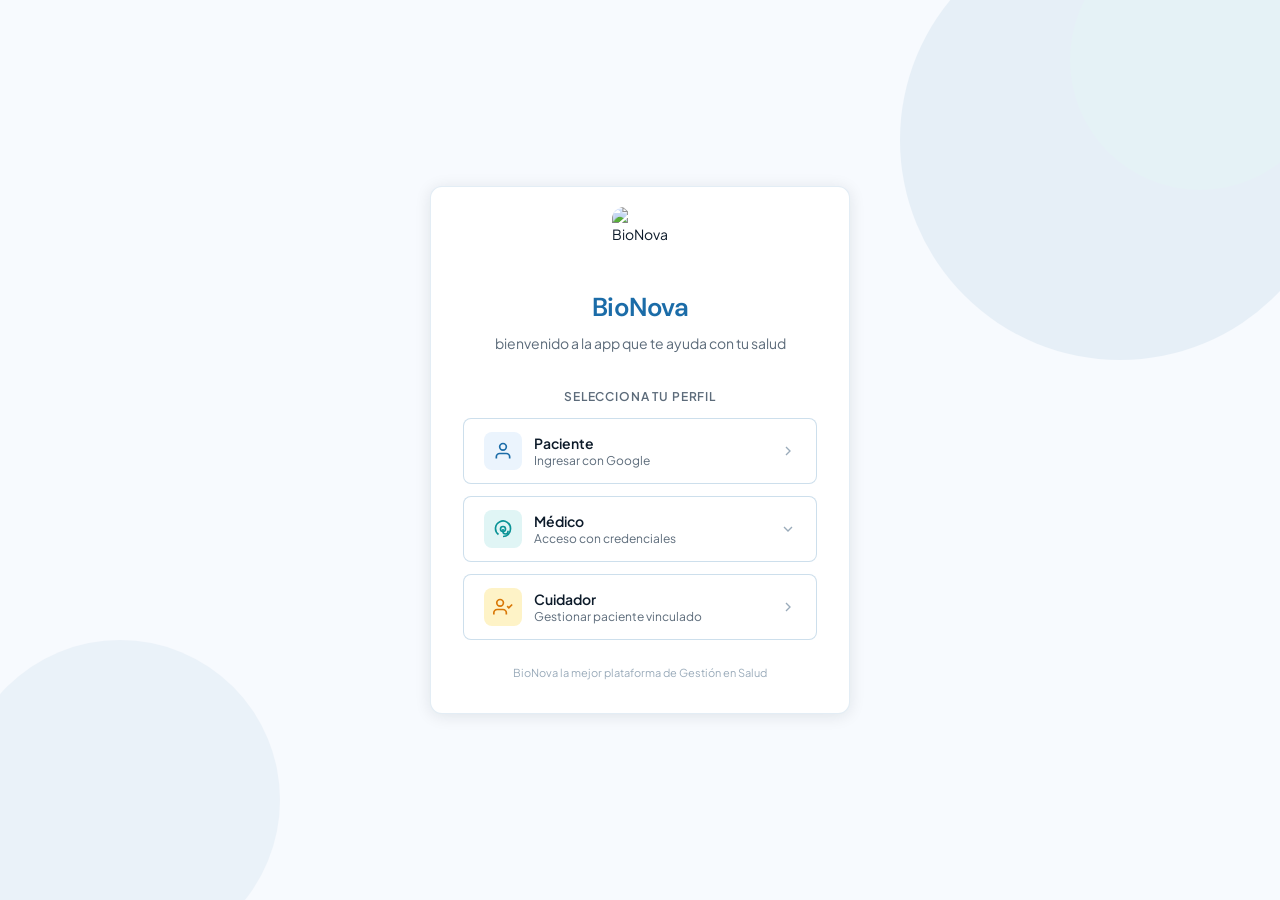
==== commit 2df941a9: "Update index.html" ====
--- a/index.html
+++ b/index.html
@@ -4,7 +4,7 @@
 <head>
   <meta charset="UTF-8" />
   <meta name="viewport" content="width=device-width, initial-scale=1.0" />
-  <title>Amo los cachetes de mi novia</title>
+  <title>bienvenido a la app que te ayuda con tu salud</title>
   <meta name="description"
     content="BioNova: plataforma de gestión de salud personal para pacientes, médicos y cuidadores. Controla medicamentos, citas y adherencia." />
   <meta name="theme-color" content="#1B6CA8" />
@@ -43,7 +43,7 @@
             style="border-radius: 12px; object-fit: cover;" />
         </div>
         <div class="login-brand">BioNova</div>
-        <div class="login-tagline">Amo los cachetes de mi novia</div>
+        <div class="login-tagline">bienvenido a la app que te ayuda con tu salud</div>
       </div>
 
       <!-- Role buttons -->
@@ -152,7 +152,7 @@
               style="border-radius: 8px; object-fit: cover;" />
             <div>
               <div class="brand-name">BioNova</div>
-              <div class="brand-tagline">Amo los cachetes de mi novia</div>
+              <div class="brand-tagline">bienvenido a la app que te ayuda con tu salud</div>
             </div>
           </div>
         </div>
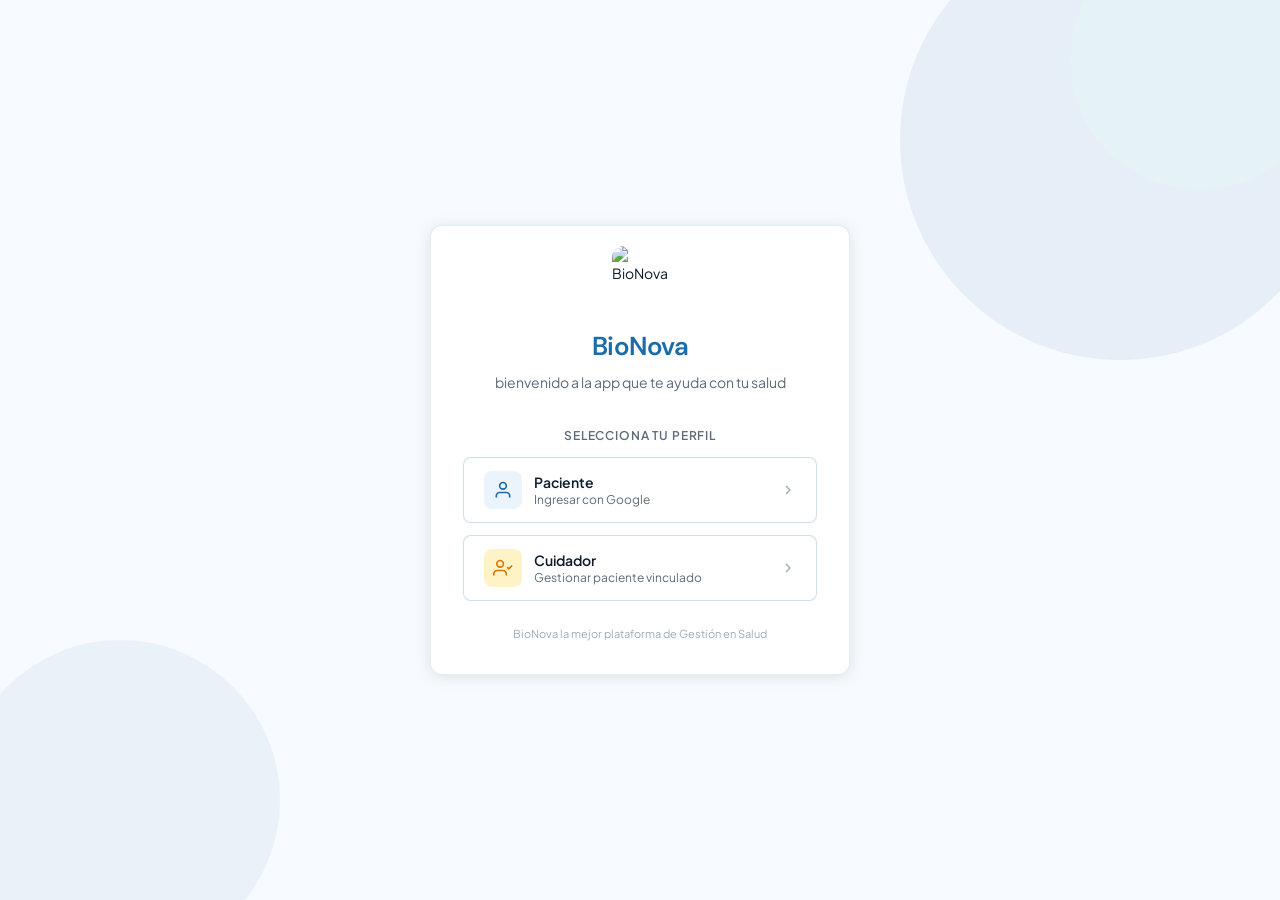
==== commit 069681a7: "feat: hide doctor login from login screen Remove the Médico / Acceso con credenciales button and its" ====
--- a/index.html
+++ b/index.html
@@ -68,44 +68,13 @@
           </svg>
         </button>
 
-        <!-- Médico -->
-        <button class="login-role-btn" id="btn-login-doctor" aria-label="Ingresar como médico" aria-expanded="false">
-          <div class="login-role-icon icon-doctor" aria-hidden="true">
-            <svg width="20" height="20" viewBox="0 0 24 24" fill="none" stroke="currentColor" stroke-width="2">
-              <circle cx="12" cy="12" r="3" />
-              <path d="M6.6 18.6A9 9 0 1 1 21 12h0a9 9 0 0 1-9 9" />
-              <path d="M12 12v3a3 3 0 0 0 6 0v-1" />
-            </svg>
-          </div>
-          <div class="login-role-text-group">
-            <div class="login-role-label">Médico</div>
-            <div class="login-role-desc">Acceso con credenciales</div>
-          </div>
-          <svg width="16" height="16" viewBox="0 0 24 24" fill="none" stroke="currentColor" stroke-width="2"
-            style="color:var(--color-text-disabled)">
-            <polyline points="6 9 12 15 18 9" />
-          </svg>
-        </button>
-
-        <!-- Doctor inline form -->
-        <div class="doctor-login-form" id="doctor-login-form" role="form" aria-label="Formulario de acceso médico">
-          <div class="form-group">
-            <label class="form-label" for="doctor-email">Correo electrónico</label>
-            <input type="email" id="doctor-email" class="form-control" placeholder="medico@bionova.co"
-              autocomplete="email" />
-          </div>
-          <div class="form-group">
-            <label class="form-label" for="doctor-password">Contraseña</label>
-            <input type="password" id="doctor-password" class="form-control" placeholder="••••••••"
-              autocomplete="current-password" />
-          </div>
-          <div class="form-error" id="doctor-login-error" role="alert"></div>
-          <button class="btn btn-primary btn-full mt-sm" id="doctor-login-submit" style="margin-top:12px">
-            Ingresar como médico
-          </button>
-          <div style="margin-top:10px;font-size:12px;color:var(--color-text-disabled);text-align:center">
-            Demo: medico@bionova.co · dra.ospina@bionova.co / doctor123
-          </div>
+        <!-- Médico (oculto) -->
+        <button class="login-role-btn" id="btn-login-doctor" aria-label="Ingresar como médico" aria-expanded="false" style="display:none" aria-hidden="true" tabindex="-1"></button>
+        <div class="doctor-login-form" id="doctor-login-form" role="form" aria-label="Formulario de acceso médico" style="display:none" aria-hidden="true">
+          <input type="email" id="doctor-email" style="display:none" />
+          <input type="password" id="doctor-password" style="display:none" />
+          <div class="form-error" id="doctor-login-error"></div>
+          <button id="doctor-login-submit" style="display:none"></button>
         </div>
 
         <!-- Cuidador -->
@@ -270,7 +239,7 @@
           <div id="dash-next-appt"></div>
 
           <!-- Weekly adherence chart -->
-          <div class="mt-lg" style="display:grid;grid-template-columns:1fr 340px;gap:16px;align-items:start">
+          <div class="dash-chart-grid mt-lg">
             <div class="card">
               <div class="card-header">
                 <div>
@@ -303,8 +272,7 @@
       </aside>
       <div class="main-content">
         <header class="page-topbar">
-          <button class="mobile-menu-btn" aria-label="Abrir menú"
-            onclick="document.getElementById('main-sidebar').classList.toggle('mobile-open')">
+          <button class="mobile-menu-btn" aria-label="Abrir menú">
             <svg width="20" height="20" viewBox="0 0 24 24" fill="none" stroke="currentColor" stroke-width="2">
               <line x1="3" y1="12" x2="21" y2="12" />
               <line x1="3" y1="6" x2="21" y2="6" />
@@ -376,8 +344,7 @@
       <aside class="sidebar" role="navigation"></aside>
       <div class="main-content">
         <header class="page-topbar">
-          <button class="mobile-menu-btn" aria-label="Abrir menú"
-            onclick="document.getElementById('main-sidebar').classList.toggle('mobile-open')">
+          <button class="mobile-menu-btn" aria-label="Abrir menú">
             <svg width="20" height="20" viewBox="0 0 24 24" fill="none" stroke="currentColor" stroke-width="2">
               <line x1="3" y1="12" x2="21" y2="12" />
               <line x1="3" y1="6" x2="21" y2="6" />
@@ -405,8 +372,7 @@
       <aside class="sidebar" role="navigation"></aside>
       <div class="main-content">
         <header class="page-topbar">
-          <button class="mobile-menu-btn" aria-label="Abrir menú"
-            onclick="document.getElementById('main-sidebar').classList.toggle('mobile-open')">
+          <button class="mobile-menu-btn" aria-label="Abrir menú">
             <svg width="20" height="20" viewBox="0 0 24 24" fill="none" stroke="currentColor" stroke-width="2">
               <line x1="3" y1="12" x2="21" y2="12" />
               <line x1="3" y1="6" x2="21" y2="6" />
@@ -526,8 +492,7 @@
       <aside class="sidebar" role="navigation"></aside>
       <div class="main-content">
         <header class="page-topbar">
-          <button class="mobile-menu-btn" aria-label="Abrir menú"
-            onclick="document.getElementById('main-sidebar').classList.toggle('mobile-open')">
+          <button class="mobile-menu-btn" aria-label="Abrir menú">
             <svg width="20" height="20" viewBox="0 0 24 24" fill="none" stroke="currentColor" stroke-width="2">
               <line x1="3" y1="12" x2="21" y2="12" />
               <line x1="3" y1="6" x2="21" y2="6" />
@@ -611,6 +576,13 @@
 
       <div class="main-content">
         <header class="page-topbar">
+          <button class="mobile-menu-btn" aria-label="Abrir menú">
+            <svg width="20" height="20" viewBox="0 0 24 24" fill="none" stroke="currentColor" stroke-width="2">
+              <line x1="3" y1="12" x2="21" y2="12" />
+              <line x1="3" y1="6" x2="21" y2="6" />
+              <line x1="3" y1="18" x2="21" y2="18" />
+            </svg>
+          </button>
           <h1 class="topbar-title">Panel Médico</h1>
           <span class="text-secondary" id="doctor-name-header" style="font-size:14px;font-weight:500"></span>
         </header>
@@ -755,6 +727,13 @@
 
       <div class="main-content">
         <header class="page-topbar">
+          <button class="mobile-menu-btn" aria-label="Abrir menú">
+            <svg width="20" height="20" viewBox="0 0 24 24" fill="none" stroke="currentColor" stroke-width="2">
+              <line x1="3" y1="12" x2="21" y2="12" />
+              <line x1="3" y1="6" x2="21" y2="6" />
+              <line x1="3" y1="18" x2="21" y2="18" />
+            </svg>
+          </button>
           <h1 class="topbar-title">Dashboard global</h1>
         </header>
         <main class="page-content">
--- a/css/main.css
+++ b/css/main.css
@@ -87,6 +87,7 @@
 html {
   font-size: 16px;
   scroll-behavior: smooth;
+  overflow-x: hidden;
 }
 
 body {
@@ -97,6 +98,7 @@
   line-height: 1.6;
   -webkit-font-smoothing: antialiased;
   -moz-osx-font-smoothing: grayscale;
+  overflow-x: hidden;
 }
 
 a { color: inherit; text-decoration: none; }
@@ -425,14 +427,30 @@
     box-shadow: var(--shadow-modal);
   }
 
-  .page-topbar { padding: 0 var(--space-md); }
+  .page-topbar {
+    padding: 0 var(--space-md);
+    gap: var(--space-xs);
+  }
   .page-content { padding: var(--space-md); }
 
   .grid-4 { grid-template-columns: repeat(2, 1fr); }
   .grid-3 { grid-template-columns: 1fr; }
   .grid-2 { grid-template-columns: 1fr; }
+
+  /* KPI value font size reduced on mobile */
+  .kpi-card-value { font-size: 28px; }
+
+  /* Prevent table from blowing layout */
+  .table-wrapper {
+    max-width: 100%;
+    overflow-x: auto;
+    -webkit-overflow-scrolling: touch;
+  }
 }
 
 @media (max-width: 480px) {
   .grid-4 { grid-template-columns: 1fr; }
-}
+
+  /* Topbar title shrinks gracefully */
+  .topbar-title { font-size: 18px; }
+}
--- a/css/components.css
+++ b/css/components.css
@@ -778,6 +778,30 @@
 
 @media (max-width: 768px) {
   .mobile-menu-btn { display: flex; }
+
+  /* Appointment card: stack actions below info on mobile */
+  .appt-actions {
+    width: 100%;
+    justify-content: flex-start;
+  }
+
+  /* Modal: ensure it fits small screens */
+  .modal {
+    max-height: 95vh;
+    margin: auto;
+  }
+
+  /* Form grid: single column on mobile */
+  .form-grid-2 { grid-template-columns: 1fr; }
+
+  /* Drawer: full width on mobile */
+  .drawer { width: 100%; max-width: 100%; }
+
+  /* Filter bar: allow wrapping */
+  .filter-bar {
+    flex-wrap: wrap;
+    gap: 6px;
+  }
 }
 
 /* ─── PATIENT ROW (doctor panel) ─────────────────────────────── */
--- a/css/pages.css
+++ b/css/pages.css
@@ -214,6 +214,20 @@
   color: var(--color-text-secondary);
 }
 
+/* ─── DASHBOARD CHART GRID ───────────────────────────────────── */
+.dash-chart-grid {
+  display: grid;
+  grid-template-columns: 1fr 340px;
+  gap: 16px;
+  align-items: start;
+}
+
+@media (max-width: 1024px) {
+  .dash-chart-grid {
+    grid-template-columns: 1fr;
+  }
+}
+
 /* ─── DASHBOARD ──────────────────────────────────────────────── */
 .dashboard-hero {
   background: var(--color-surface);
@@ -559,3 +573,41 @@
   .login-card { padding: var(--space-lg) var(--space-md); }
   .global-kpi-grid { grid-template-columns: 1fr; }
 }
+
+/* ─── MOBILE TOPBAR DATE HIDE ────────────────────────────────── */
+@media (max-width: 768px) {
+  .topbar-date { display: none; }
+
+  /* Prevent section-header overflow on mobile */
+  .section-header {
+    flex-wrap: wrap;
+    gap: var(--space-xs);
+  }
+
+  /* Medications topbar button: hide text on very small screens */
+  @media (max-width: 400px) {
+    #btn-add-med .btn-text { display: none; }
+  }
+
+  /* Stats KPI cards: 2 columns on mobile */
+  .stats-table-section .table-wrapper {
+    overflow-x: auto;
+    -webkit-overflow-scrolling: touch;
+  }
+
+  /* Global highlights stack on mobile */
+  .global-highlights-row {
+    grid-template-columns: 1fr;
+  }
+
+  /* Charts grid 1 col on mobile */
+  .charts-grid {
+    grid-template-columns: 1fr;
+  }
+
+  /* Notif page header: wrap on small screens */
+  .notif-page-header {
+    flex-wrap: wrap;
+    gap: var(--space-xs);
+  }
+}
